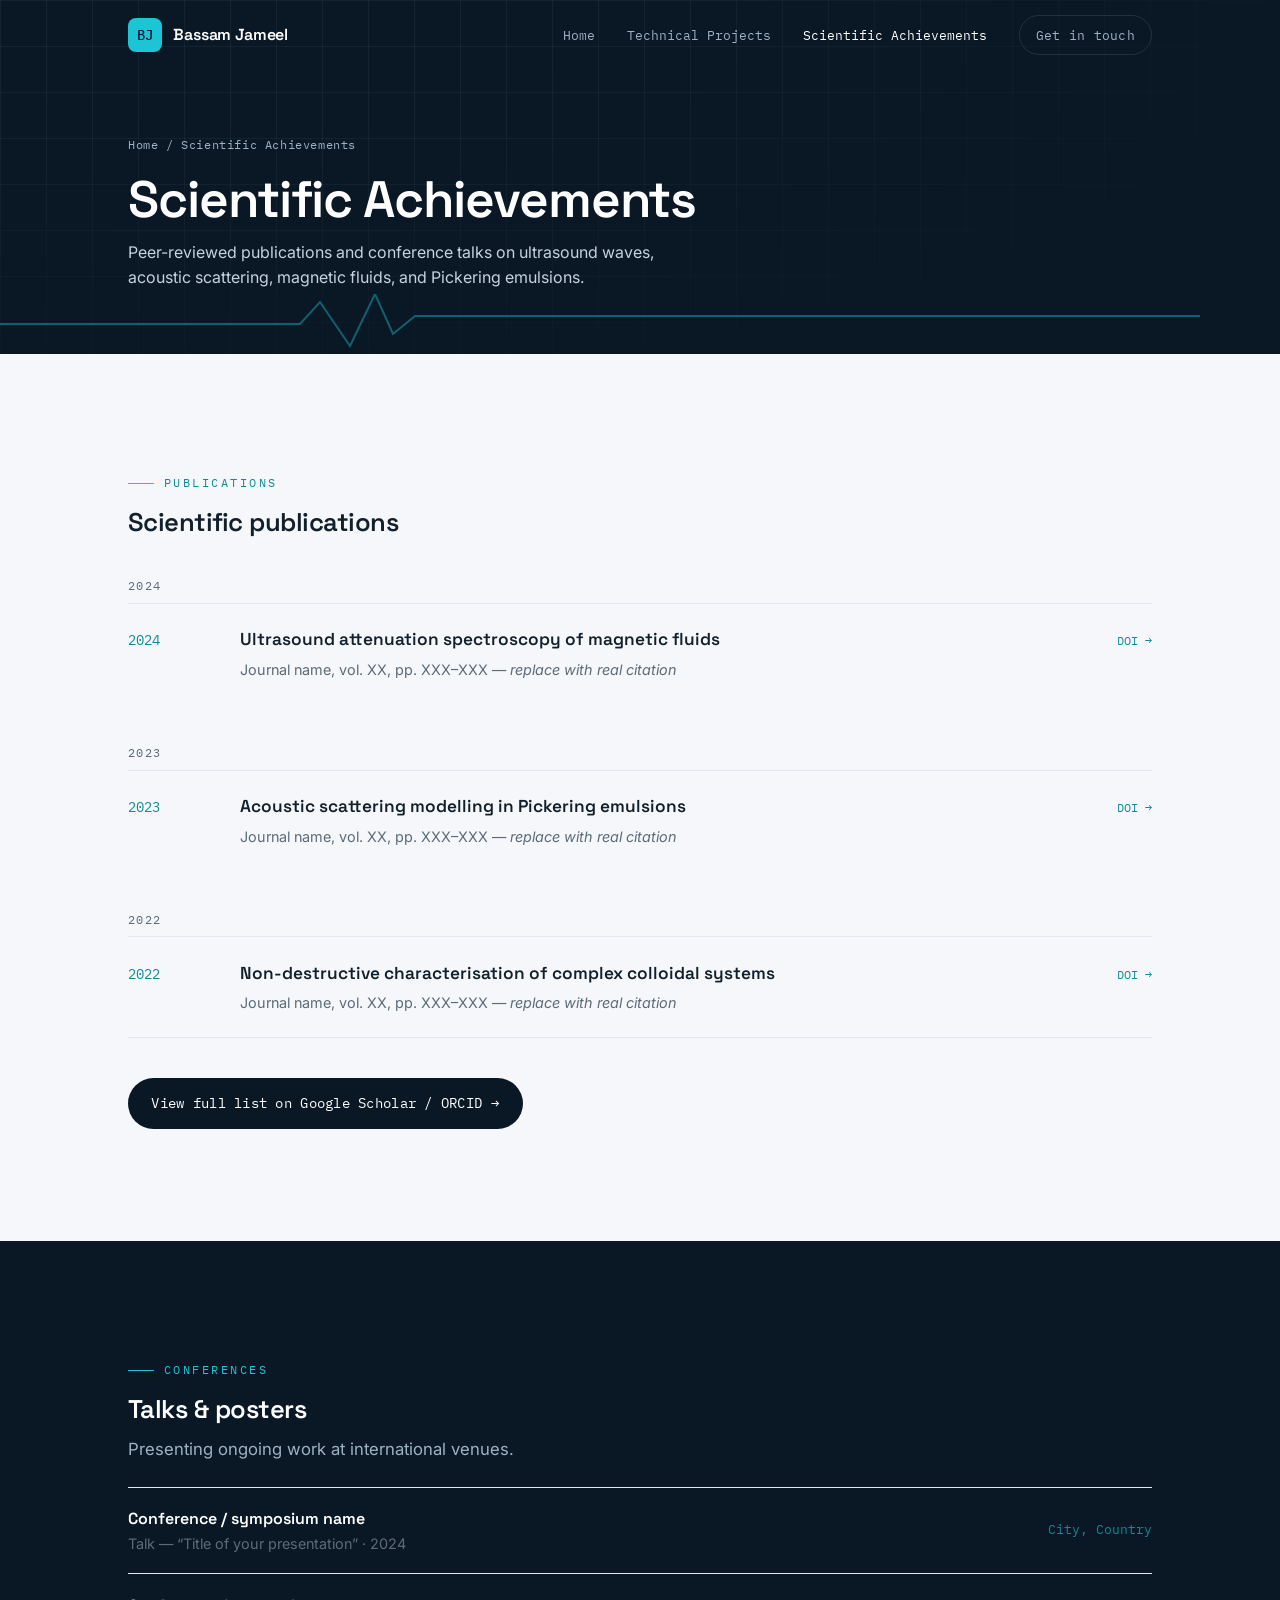
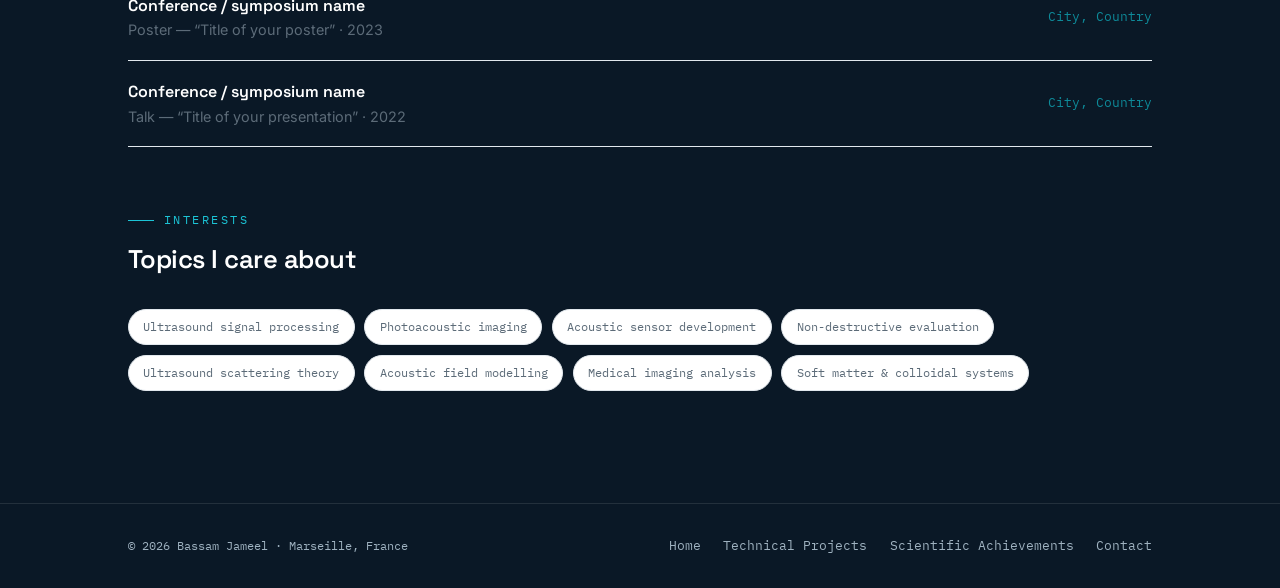
==== files/achievements.html @ f396037d "Fix contact.html content and add achievements.html" ====
<!DOCTYPE html>
<html lang="en">
<head>
<meta charset="UTF-8" />
<meta name="viewport" content="width=device-width, initial-scale=1" />
<title>Scientific Achievements — Bassam Jameel</title>
<meta name="description" content="Peer-reviewed publications and conference talks by Bassam Jameel on ultrasound attenuation spectroscopy, acoustic scattering, magnetic fluids, Pickering emulsions, and photoacoustic imaging." />
<link rel="preconnect" href="https://fonts.googleapis.com">
<link rel="preconnect" href="https://fonts.gstatic.com" crossorigin>
<link href="https://fonts.googleapis.com/css2?family=Space+Grotesk:wght@500;600;700&family=Inter:wght@400;500;600&family=IBM+Plex+Mono:wght@400;500&display=swap" rel="stylesheet">
<link rel="stylesheet" href="styles.css">
</head>
<body>

<header id="header">
  <div class="wrap bar">
    <a class="brand" href="index.html" aria-label="Bassam Jameel — home">
      <span class="mark">BJ</span><span class="name">Bassam Jameel</span>
    </a>
    <button class="menu-btn" id="menuBtn" aria-label="Toggle menu" aria-expanded="false">
      <svg width="24" height="24" viewBox="0 0 24 24" fill="none" stroke="currentColor" stroke-width="2"><line x1="3" y1="6" x2="21" y2="6"/><line x1="3" y1="12" x2="21" y2="12"/><line x1="3" y1="18" x2="21" y2="18"/></svg>
    </button>
    <nav class="links" id="nav">
      <a href="index.html">Home</a>
      <a href="projects.html">Technical Projects</a>
      <a href="achievements.html" class="active" aria-current="page">Scientific Achievements</a>
      <a class="btn btn-ghost" href="contact.html">Get in touch</a>
    </nav>
  </div>
</header>

<section class="page-hero">
  <div class="wrap">
    <div class="crumbs"><a href="index.html">Home</a> / Scientific Achievements</div>
    <h1>Scientific Achievements</h1>
    <p>Peer-reviewed publications and conference talks on ultrasound waves, acoustic scattering, magnetic fluids, and Pickering emulsions.</p>
  </div>
  <svg class="wline" viewBox="0 0 1200 60" preserveAspectRatio="none" aria-hidden="true"><path d="M0 30 H300 l20-22 30 44 25-52 18 40 22-18 H1200" fill="none" stroke="#1CC4D6" stroke-width="2" opacity=".6"/></svg>
</section>

<!-- ==================== PUBLICATIONS ====================
     EDIT: duplicate a .pub block per paper. Point the DOI link to your paper.
     You can group with <div class="group-label">2024</div> before a set of rows. -->
<section class="section">
  <div class="wrap reveal">
    <div class="sec-head" style="margin-bottom:1.5rem">
      <span class="eyebrow">Publications</span>
      <h2 style="font-size:1.6rem">Scientific publications</h2>
    </div>

    <div class="group-label">2024</div>
    <div class="pub">
      <span class="yr">2024</span>
      <div>
        <div class="t">Ultrasound attenuation spectroscopy of magnetic fluids</div>
        <div class="v">Journal name, vol. XX, pp. XXX&ndash;XXX &mdash; <em>replace with real citation</em></div>
      </div>
      <a class="lnk" href="#">DOI &rarr;</a>
    </div>

    <div class="group-label">2023</div>
    <div class="pub">
      <span class="yr">2023</span>
      <div>
        <div class="t">Acoustic scattering modelling in Pickering emulsions</div>
        <div class="v">Journal name, vol. XX, pp. XXX&ndash;XXX &mdash; <em>replace with real citation</em></div>
      </div>
      <a class="lnk" href="#">DOI &rarr;</a>
    </div>

    <div class="group-label">2022</div>
    <div class="pub">
      <span class="yr">2022</span>
      <div>
        <div class="t">Non-destructive characterisation of complex colloidal systems</div>
        <div class="v">Journal name, vol. XX, pp. XXX&ndash;XXX &mdash; <em>replace with real citation</em></div>
      </div>
      <a class="lnk" href="#">DOI &rarr;</a>
    </div>

  </div>

  <div class="wrap reveal" style="margin-top:2.5rem">
    <a class="btn btn-dark" href="#">View full list on Google Scholar / ORCID <span class="arrow">&rarr;</span></a>
  </div>
</section>

<!-- ==================== CONFERENCES ====================
     EDIT: duplicate a .conf block per talk / poster. -->
<section class="section dark" id="conferences">
  <div class="wrap reveal">
    <div class="sec-head" style="margin-bottom:1.5rem">
      <span class="eyebrow">Conferences</span>
      <h2 style="font-size:1.6rem">Talks &amp; posters</h2>
      <p>Presenting ongoing work at international venues.</p>
    </div>
    <div class="conf">
      <div>
        <div class="title">Conference / symposium name</div>
        <div class="meta">Talk &mdash; &ldquo;Title of your presentation&rdquo; &middot; 2024</div>
      </div>
      <span class="loc">City, Country</span>
    </div>
    <div class="conf">
      <div>
        <div class="title">Conference / symposium name</div>
        <div class="meta">Poster &mdash; &ldquo;Title of your poster&rdquo; &middot; 2023</div>
      </div>
      <span class="loc">City, Country</span>
    </div>
    <div class="conf">
      <div>
        <div class="title">Conference / symposium name</div>
        <div class="meta">Talk &mdash; &ldquo;Title of your presentation&rdquo; &middot; 2022</div>
      </div>
      <span class="loc">City, Country</span>
    </div>
  </div>

  <div class="wrap reveal">
    <div class="sec-head" style="margin-top:3.5rem;margin-bottom:1rem">
      <span class="eyebrow">Interests</span>
      <h2 style="font-size:1.6rem">Topics I care about</h2>
    </div>
    <div class="chips">
      <span class="chip">Ultrasound signal processing</span>
      <span class="chip">Photoacoustic imaging</span>
      <span class="chip">Acoustic sensor development</span>
      <span class="chip">Non-destructive evaluation</span>
      <span class="chip">Ultrasound scattering theory</span>
      <span class="chip">Acoustic field modelling</span>
      <span class="chip">Medical imaging analysis</span>
      <span class="chip">Soft matter &amp; colloidal systems</span>
    </div>
  </div>
</section>

<footer>
  <div class="wrap">
    <span class="copy">&copy; <span id="yr"></span> Bassam Jameel &middot; Marseille, France</span>
    <span class="foot-links">
      <a href="index.html">Home</a>
      <a href="projects.html">Technical Projects</a>
      <a href="achievements.html">Scientific Achievements</a>
      <a href="contact.html">Contact</a>
    </span>
  </div>
</footer>

<script src="main.js"></script>
</body>
</html>
---- files/styles.css ----
/* ============================================================
   BASSAM JAMEEL — SHARED STYLES  (edit once, applies to every page)
   ============================================================ */

/* ---- 1. DESIGN TOKENS: change colours, fonts & spacing here ---- */
:root{
  --ink:      #0A1826;   /* deep navy — dark bands */
  --ink-2:    #0F2536;   /* raised navy panel */
  --paper:    #F5F7FA;   /* light body background */
  --paper-2:  #FFFFFF;   /* cards */
  --text:     #12202C;   /* main text on light */
  --muted:    #5C6B78;   /* secondary text */
  --muted-d:  #9FB2C0;   /* secondary text on dark */
  --line:     #E2E8ED;   /* hairline on light */
  --line-d:   rgba(255,255,255,.10); /* hairline on dark */
  --cyan:     #1CC4D6;   /* signal accent */
  --cyan-deep:#0E8A99;   /* accent hover / darker */

  --font-display: "Space Grotesk", system-ui, sans-serif;
  --font-body:    "Inter", system-ui, sans-serif;
  --font-mono:    "IBM Plex Mono", ui-monospace, monospace;

  --maxw: 1120px;
  --pad:  clamp(1.25rem, 4vw, 3rem);
  --sec:  clamp(4rem, 9vw, 7rem);
  --radius: 14px;
}

/* ---- 2. RESET & BASE ---- */
*{box-sizing:border-box;margin:0;padding:0}
html{scroll-behavior:smooth}
body{
  font-family:var(--font-body);background:var(--paper);color:var(--text);
  line-height:1.6;-webkit-font-smoothing:antialiased;overflow-x:hidden;
}
a{color:inherit;text-decoration:none}
img{max-width:100%;display:block}
h1,h2,h3{font-family:var(--font-display);line-height:1.08;letter-spacing:-.02em;font-weight:600}
:focus-visible{outline:2px solid var(--cyan);outline-offset:3px;border-radius:4px}

.wrap{max-width:var(--maxw);margin-inline:auto;padding-inline:var(--pad)}
.section{padding-block:var(--sec)}

.eyebrow{
  font-family:var(--font-mono);font-size:.72rem;letter-spacing:.22em;
  text-transform:uppercase;color:var(--cyan-deep);
  display:inline-flex;align-items:center;gap:.6rem;
}
.eyebrow::before{content:"";width:26px;height:1px;background:var(--cyan)}
.section.dark .eyebrow,.page-hero .eyebrow{color:var(--cyan)}

/* ---- 3. BUTTONS ---- */
.btn{
  display:inline-flex;align-items:center;gap:.55rem;
  font-family:var(--font-mono);font-size:.85rem;letter-spacing:.02em;
  padding:.85rem 1.4rem;border-radius:999px;border:1px solid transparent;cursor:pointer;
  transition:transform .18s ease, background .18s ease, border-color .18s ease, color .18s ease;
}
.btn:hover{transform:translateY(-2px)}
.btn-primary{background:var(--cyan);color:var(--ink)}
.btn-primary:hover{background:#3ad4e4}
.btn-ghost{border-color:var(--line-d);color:#fff}
.btn-ghost:hover{border-color:var(--cyan);color:var(--cyan)}
.btn-dark{background:var(--ink);color:#fff}
.btn-dark:hover{background:var(--ink-2)}
.btn .arrow{transition:transform .18s ease}
.btn:hover .arrow{transform:translateX(3px)}

/* ---- 4. HEADER / NAV (shared across pages) ---- */
header{
  position:fixed;top:0;left:0;right:0;z-index:50;
  transition:background .3s ease, box-shadow .3s ease, border-color .3s ease;
  border-bottom:1px solid transparent;
}
header .bar{display:flex;align-items:center;justify-content:space-between;height:70px}
.brand{display:flex;align-items:center;gap:.7rem;font-family:var(--font-display);font-weight:600;color:#fff;transition:color .3s ease}
.brand .mark{
  width:34px;height:34px;border-radius:8px;display:grid;place-items:center;
  background:var(--cyan);color:var(--ink);font-family:var(--font-mono);font-weight:500;font-size:.9rem;
}
.brand .name{font-size:1rem;letter-spacing:-.01em}
nav.links{display:flex;align-items:center;gap:2rem}
nav.links a{font-family:var(--font-mono);font-size:.82rem;color:var(--muted-d);transition:color .18s ease}
nav.links a:hover,nav.links a.active{color:#fff}
nav.links .btn{padding:.55rem 1rem}

header.scrolled{background:rgba(245,247,250,.9);backdrop-filter:blur(10px);border-color:var(--line);box-shadow:0 1px 20px rgba(10,24,38,.05)}
header.scrolled .brand{color:var(--text)}
header.scrolled nav.links a{color:var(--muted)}
header.scrolled nav.links a:hover,header.scrolled nav.links a.active{color:var(--cyan-deep)}
header.scrolled .btn-ghost{border-color:var(--line);color:var(--text)}
header.scrolled .btn-ghost:hover{border-color:var(--cyan);color:var(--cyan-deep)}

.menu-btn{display:none;background:none;border:0;color:#fff;cursor:pointer;padding:.4rem}
header.scrolled .menu-btn{color:var(--text)}

@media(max-width:820px){
  nav.links{
    position:absolute;top:70px;left:0;right:0;flex-direction:column;align-items:stretch;gap:0;
    background:var(--ink);border-top:1px solid var(--line-d);padding:.5rem var(--pad) 1.25rem;display:none;
  }
  nav.links.open{display:flex}
  nav.links a{padding:.85rem 0;border-bottom:1px solid var(--line-d);color:#cfe0ea}
  nav.links .btn{margin-top:.9rem;justify-content:center}
  header.scrolled nav.links{background:var(--paper-2)}
  .menu-btn{display:block}
}

/* ---- 5. HOME HERO (waveform) ---- */
.hero{
  position:relative;background:var(--ink);color:#fff;
  padding-top:clamp(7rem,16vh,10rem);padding-bottom:clamp(4rem,10vh,7rem);overflow:hidden;
}
.hero::before{
  content:"";position:absolute;inset:0;
  background-image:linear-gradient(var(--line-d) 1px,transparent 1px),linear-gradient(90deg,var(--line-d) 1px,transparent 1px);
  background-size:46px 46px;
  mask-image:radial-gradient(ellipse 80% 70% at 50% 40%,#000 40%,transparent 100%);opacity:.5;
}
#wave{position:absolute;left:0;right:0;bottom:0;width:100%;height:55%;z-index:0;opacity:.9}
.hero .wrap{position:relative;z-index:2}
.hero h1{font-size:clamp(2.4rem,6vw,4.3rem);font-weight:700;margin:1.4rem 0 1.3rem;max-width:15ch}
.hero h1 .hl{color:var(--cyan)}
.hero p.lede{font-size:clamp(1.05rem,2vw,1.25rem);color:#c4d3de;max-width:52ch;margin-bottom:2.2rem}
.hero .cta-row{display:flex;flex-wrap:wrap;gap:.9rem}

/* ---- 6. INNER PAGE HERO (slim navy band) ---- */
.page-hero{
  position:relative;background:var(--ink);color:#fff;overflow:hidden;
  padding-top:clamp(7rem,15vh,9.5rem);padding-bottom:clamp(3rem,7vh,4.5rem);
}
.page-hero::before{
  content:"";position:absolute;inset:0;
  background-image:linear-gradient(var(--line-d) 1px,transparent 1px),linear-gradient(90deg,var(--line-d) 1px,transparent 1px);
  background-size:46px 46px;
  mask-image:radial-gradient(ellipse 90% 120% at 20% 0%,#000 30%,transparent 100%);opacity:.45;
}
.page-hero .wrap{position:relative;z-index:2}
.page-hero h1{font-size:clamp(2rem,5vw,3.2rem);margin:1.1rem 0 .8rem}
.page-hero p{color:#c4d3de;max-width:56ch}
.crumbs{font-family:var(--font-mono);font-size:.75rem;color:var(--muted-d);letter-spacing:.05em}
.crumbs a:hover{color:var(--cyan)}
/* thin static waveform sitting at the base of the band */
.page-hero .wline{position:absolute;left:0;right:0;bottom:0;height:60px;z-index:1;opacity:.7}

/* ---- 7. SECTION HEADERS ---- */
.sec-head{max-width:62ch;margin-bottom:3rem}
.sec-head h2{font-size:clamp(1.8rem,3.6vw,2.6rem);margin:1rem 0 .8rem}
.sec-head p{color:var(--muted);font-size:1.05rem}
.section.dark{background:var(--ink);color:#fff}
.section.dark .sec-head p{color:var(--muted-d)}

/* ---- 8. ABOUT ---- */
.about-grid{display:grid;grid-template-columns:280px 1fr;gap:clamp(2rem,5vw,4rem);align-items:start}
.portrait{
  position:relative;border-radius:var(--radius);overflow:hidden;aspect-ratio:4/5;
  background:linear-gradient(160deg,var(--ink-2),var(--ink));border:1px solid var(--line);
  display:grid;place-items:center;
}
.portrait .monogram{font-family:var(--font-display);font-size:3.4rem;color:var(--cyan);font-weight:700;opacity:.85}
.portrait .tag{
  position:absolute;bottom:0;left:0;right:0;padding:.9rem 1rem;
  background:linear-gradient(transparent,rgba(10,24,38,.9));
  font-family:var(--font-mono);font-size:.72rem;letter-spacing:.05em;color:#cfe0ea;
}
.about-body p{color:var(--muted);margin-bottom:1.1rem}
.about-body p strong{color:var(--text);font-weight:600}

.timeline{margin-top:2rem;border-left:2px solid var(--line);padding-left:1.6rem;display:grid;gap:1.4rem}
.tl-item{position:relative}
.tl-item::before{
  content:"";position:absolute;left:calc(-1.6rem - 6px);top:.35rem;width:11px;height:11px;border-radius:50%;
  background:var(--cyan);box-shadow:0 0 0 4px var(--paper);
}
.tl-item .yr{font-family:var(--font-mono);font-size:.78rem;color:var(--cyan-deep);letter-spacing:.05em}
.tl-item .role{font-family:var(--font-display);font-weight:600;font-size:1.02rem;margin:.15rem 0}
.tl-item .place{color:var(--muted);font-size:.92rem}
@media(max-width:720px){.about-grid{grid-template-columns:1fr}.portrait{max-width:260px}}

/* ---- 9. RESEARCH CARDS ---- */
.cards{display:grid;grid-template-columns:repeat(3,1fr);gap:1.4rem}
.card{
  background:var(--paper-2);border:1px solid var(--line);border-radius:var(--radius);
  padding:1.9rem 1.7rem;display:flex;flex-direction:column;gap:.9rem;
  transition:transform .2s ease, box-shadow .2s ease, border-color .2s ease;
}
.card:hover{transform:translateY(-4px);box-shadow:0 18px 40px rgba(10,24,38,.08);border-color:var(--cyan)}
.card .ico{width:46px;height:46px;border-radius:11px;display:grid;place-items:center;background:rgba(28,196,214,.12);color:var(--cyan-deep)}
.card h3{font-size:1.2rem}
.card p{color:var(--muted);font-size:.95rem;flex:1}
.card .more{font-family:var(--font-mono);font-size:.8rem;color:var(--cyan-deep);display:inline-flex;gap:.4rem;align-items:center}
.card .more .arrow{transition:transform .18s ease}
.card:hover .more .arrow{transform:translateX(3px)}
@media(max-width:820px){.cards{grid-template-columns:1fr}}

/* ---- 10. PUBLICATIONS ---- */
.pub{display:grid;grid-template-columns:90px 1fr auto;gap:1.4rem;align-items:baseline;padding:1.4rem 0;border-top:1px solid var(--line)}
.pub:last-child{border-bottom:1px solid var(--line)}
.pub .yr{font-family:var(--font-mono);font-size:.85rem;color:var(--cyan-deep)}
.pub .t{font-family:var(--font-display);font-weight:600;font-size:1.08rem;margin-bottom:.25rem}
.pub .v{color:var(--muted);font-size:.9rem}
.pub .lnk{font-family:var(--font-mono);font-size:.78rem;color:var(--cyan-deep);white-space:nowrap}
.pub .lnk:hover{text-decoration:underline}
@media(max-width:640px){.pub{grid-template-columns:1fr;gap:.4rem}.pub .lnk{margin-top:.3rem}}

/* group label for splitting publications by year/type */
.group-label{font-family:var(--font-mono);font-size:.78rem;letter-spacing:.12em;text-transform:uppercase;color:var(--muted);margin:2.5rem 0 .4rem}
.group-label:first-child{margin-top:0}

/* ---- 11. PROJECTS ---- */
.proj-grid{display:grid;grid-template-columns:repeat(2,1fr);gap:1.4rem}
.proj{background:var(--paper-2);border:1px solid var(--line);border-radius:var(--radius);padding:1.8rem;transition:transform .2s ease,border-color .2s ease,box-shadow .2s ease}
.proj:hover{transform:translateY(-4px);border-color:var(--cyan);box-shadow:0 18px 40px rgba(10,24,38,.08)}
.proj .k{font-family:var(--font-mono);font-size:.74rem;color:var(--cyan-deep);letter-spacing:.05em}
.proj h3{font-size:1.15rem;margin:.6rem 0 .55rem}
.proj p{color:var(--muted);font-size:.93rem}
@media(max-width:720px){.proj-grid{grid-template-columns:1fr}}

/* ---- 12. CONFERENCES ---- */
.conf{display:grid;grid-template-columns:1fr auto;gap:1rem;padding:1.15rem 0;border-top:1px solid var(--line);align-items:center}
.conf:last-child{border-bottom:1px solid var(--line)}
.conf .title{font-family:var(--font-display);font-weight:600}
.conf .meta{color:var(--muted);font-size:.9rem}
.conf .loc{font-family:var(--font-mono);font-size:.8rem;color:var(--cyan-deep);white-space:nowrap}
@media(max-width:640px){.conf{grid-template-columns:1fr}}

.chips{display:flex;flex-wrap:wrap;gap:.6rem;margin-top:2.2rem}
.chip{font-family:var(--font-mono);font-size:.78rem;padding:.45rem .9rem;border:1px solid var(--line);border-radius:999px;color:var(--muted);background:var(--paper-2)}

/* ---- 13. CONTACT ---- */
.contact-grid{display:grid;grid-template-columns:1fr 1fr;gap:clamp(2rem,5vw,3.5rem);align-items:start}
.contact-list{display:grid;gap:1.2rem;margin-top:1.8rem}
.contact-list .row{display:flex;gap:1rem;align-items:flex-start}
.contact-list .ico{color:var(--cyan);margin-top:2px;flex-shrink:0}
.contact-list .row a,.contact-list .row span{color:#dbe6ee}
.contact-list .row a:hover{color:var(--cyan)}
.contact-list small{display:block;color:var(--muted-d);font-family:var(--font-mono);font-size:.7rem;letter-spacing:.05em;text-transform:uppercase;margin-bottom:.15rem}
.socials{display:flex;gap:.8rem;margin-top:2rem}
.socials a{width:42px;height:42px;border-radius:10px;display:grid;place-items:center;border:1px solid var(--line-d);color:#dbe6ee;transition:all .18s ease}
.socials a:hover{border-color:var(--cyan);color:var(--cyan);transform:translateY(-2px)}
.map{border-radius:var(--radius);overflow:hidden;border:1px solid var(--line-d);min-height:340px}
.map iframe{width:100%;height:100%;min-height:340px;border:0;filter:grayscale(.2) contrast(1.05)}
@media(max-width:800px){.contact-grid{grid-template-columns:1fr}}

/* ---- 14. CTA BAND (home) ---- */
.cta-band{background:var(--ink);color:#fff;border-radius:var(--radius);padding:clamp(2.2rem,5vw,3.5rem);display:flex;flex-wrap:wrap;gap:1.5rem;justify-content:space-between;align-items:center}
.cta-band h2{font-size:clamp(1.5rem,3vw,2.1rem);max-width:20ch}
.cta-band p{color:var(--muted-d);margin-top:.5rem}

/* ---- 15. FOOTER ---- */
footer{background:var(--ink);color:var(--muted-d);border-top:1px solid var(--line-d)}
footer .wrap{display:flex;flex-wrap:wrap;gap:1rem;justify-content:space-between;align-items:center;padding-block:2rem}
footer a{color:var(--muted-d);font-family:var(--font-mono);font-size:.8rem}
footer a:hover{color:var(--cyan)}
footer .foot-links{display:flex;gap:1.4rem;flex-wrap:wrap}
footer .copy{font-family:var(--font-mono);font-size:.78rem}

/* ---- 16. SCROLL REVEAL + REDUCED MOTION ---- */
.reveal{opacity:0;transform:translateY(18px);transition:opacity .7s ease,transform .7s ease}
.reveal.in{opacity:1;transform:none}
@media(prefers-reduced-motion:reduce){
  .reveal{opacity:1;transform:none;transition:none}
  html{scroll-behavior:auto}
}
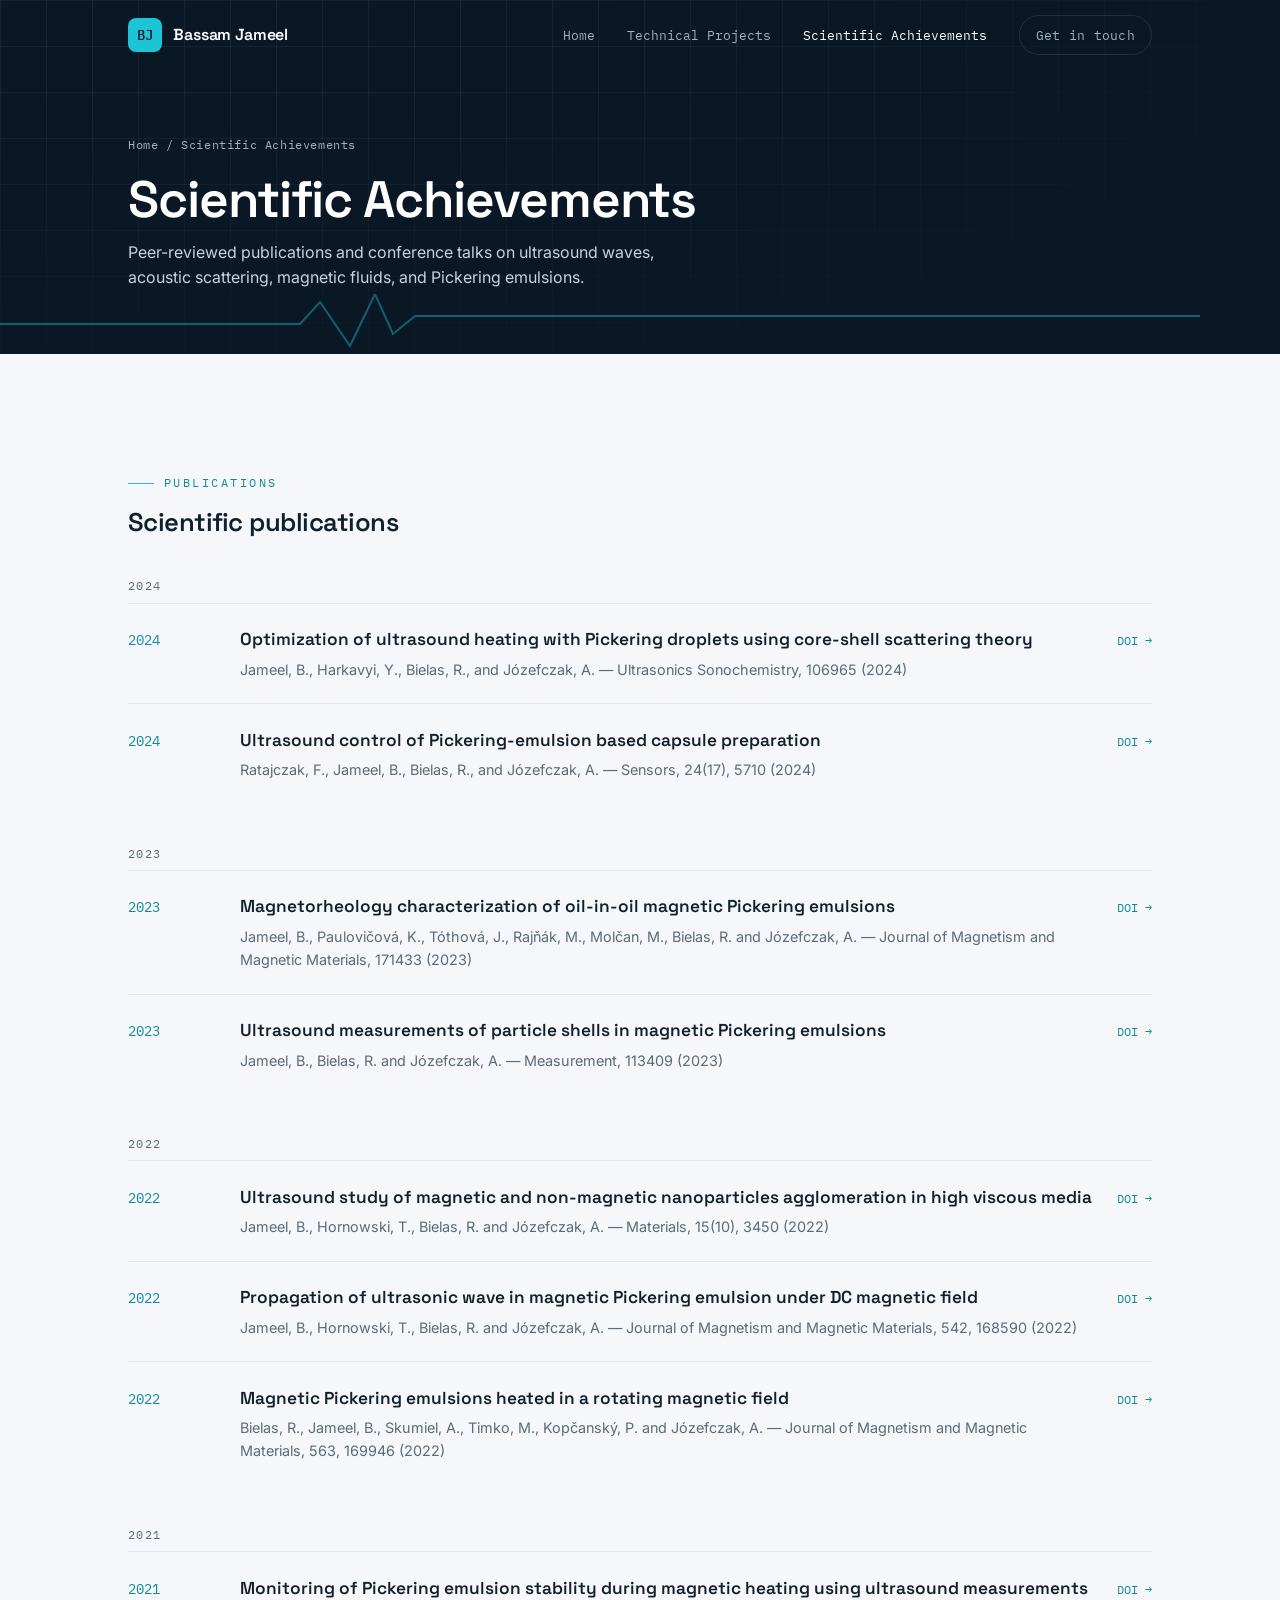
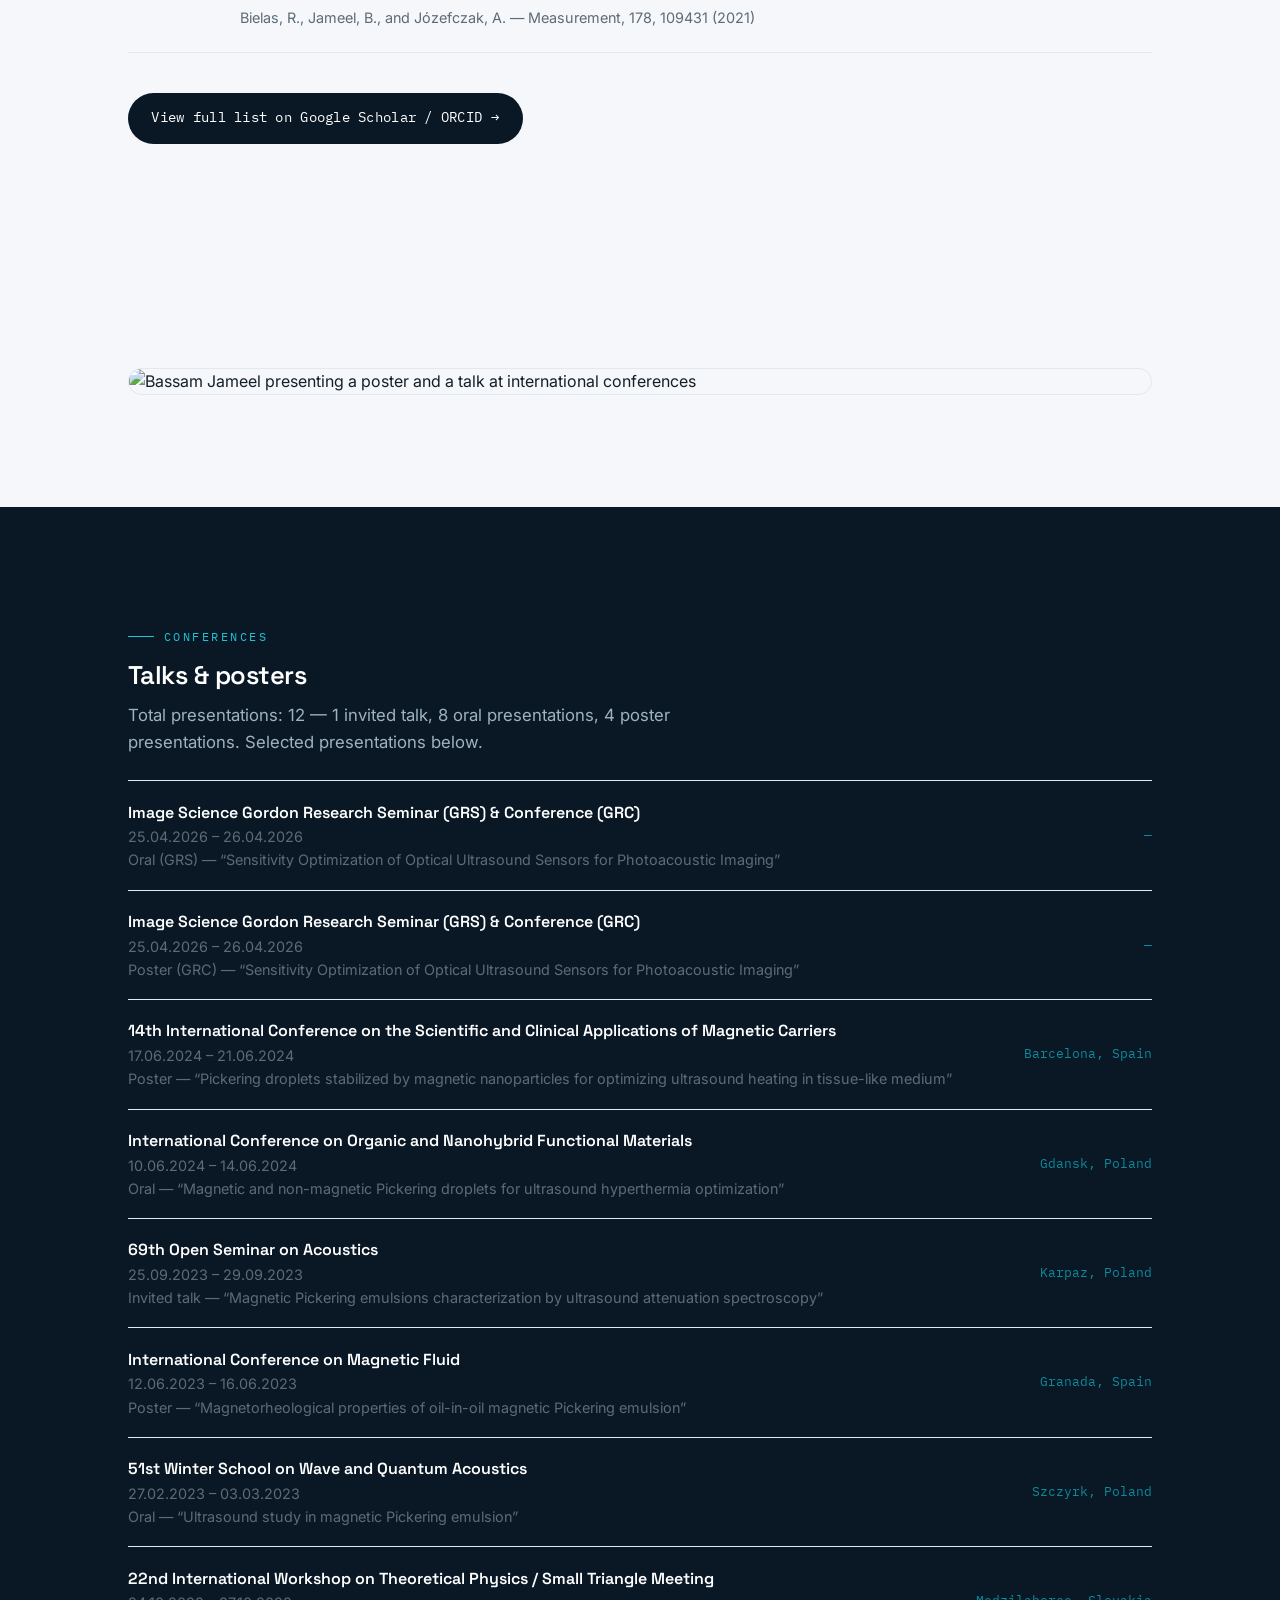
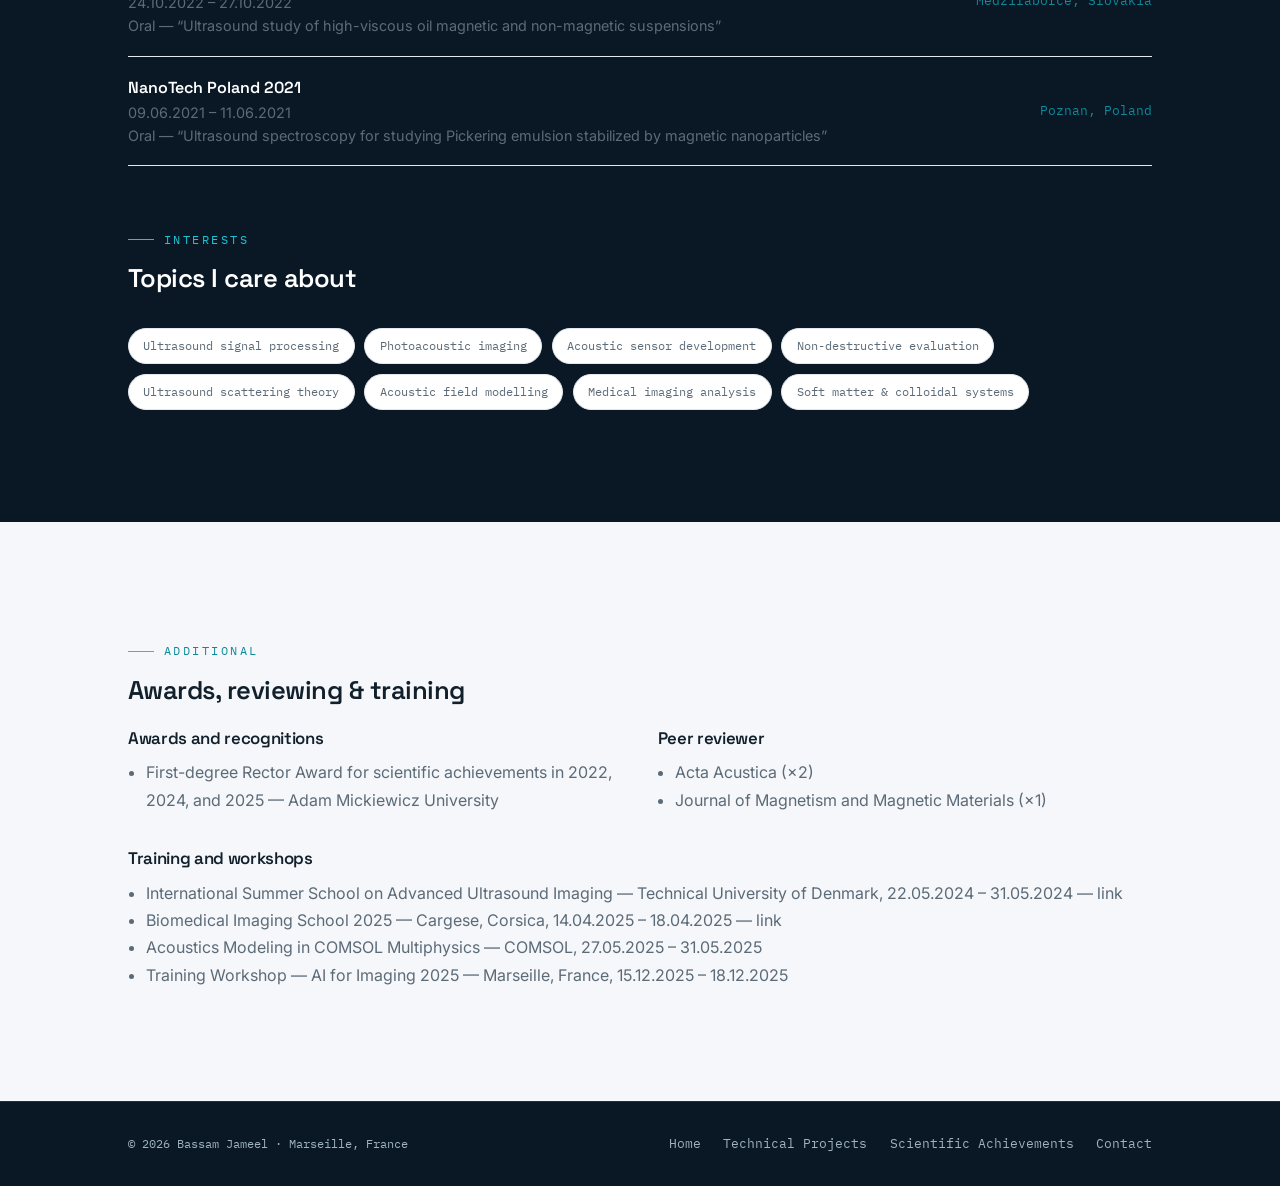
==== commit 63a0f4da: "Update Scientific Achievements page: real publications, conference list, and add awards/reviewing/tr" ====
--- a/files/achievements.html
+++ b/files/achievements.html
@@ -38,9 +38,7 @@
   <svg class="wline" viewBox="0 0 1200 60" preserveAspectRatio="none" aria-hidden="true"><path d="M0 30 H300 l20-22 30 44 25-52 18 40 22-18 H1200" fill="none" stroke="#1CC4D6" stroke-width="2" opacity=".6"/></svg>
 </section>
 
-<!-- ==================== PUBLICATIONS ====================
-     EDIT: duplicate a .pub block per paper. Point the DOI link to your paper.
-     You can group with <div class="group-label">2024</div> before a set of rows. -->
+<!-- ==================== PUBLICATIONS ==================== -->
 <section class="section">
   <div class="wrap reveal">
     <div class="sec-head" style="margin-bottom:1.5rem">
@@ -52,30 +50,72 @@
     <div class="pub">
       <span class="yr">2024</span>
       <div>
-        <div class="t">Ultrasound attenuation spectroscopy of magnetic fluids</div>
-        <div class="v">Journal name, vol. XX, pp. XXX&ndash;XXX &mdash; <em>replace with real citation</em></div>
-      </div>
-      <a class="lnk" href="#">DOI &rarr;</a>
+        <div class="t">Optimization of ultrasound heating with Pickering droplets using core-shell scattering theory</div>
+        <div class="v">Jameel, B., Harkavyi, Y., Bielas, R., and Józefczak, A. &mdash; Ultrasonics Sonochemistry, 106965 (2024)</div>
+      </div>
+      <a class="lnk" href="https://doi.org/10.1016/j.ultsonch.2024.106965" target="_blank" rel="noopener">DOI &rarr;</a>
+    </div>
+    <div class="pub">
+      <span class="yr">2024</span>
+      <div>
+        <div class="t">Ultrasound control of Pickering-emulsion based capsule preparation</div>
+        <div class="v">Ratajczak, F., Jameel, B., Bielas, R., and Józefczak, A. &mdash; Sensors, 24(17), 5710 (2024)</div>
+      </div>
+      <a class="lnk" href="https://doi.org/10.3390/s24175710" target="_blank" rel="noopener">DOI &rarr;</a>
     </div>
 
     <div class="group-label">2023</div>
     <div class="pub">
       <span class="yr">2023</span>
       <div>
-        <div class="t">Acoustic scattering modelling in Pickering emulsions</div>
-        <div class="v">Journal name, vol. XX, pp. XXX&ndash;XXX &mdash; <em>replace with real citation</em></div>
-      </div>
-      <a class="lnk" href="#">DOI &rarr;</a>
+        <div class="t">Magnetorheology characterization of oil-in-oil magnetic Pickering emulsions</div>
+        <div class="v">Jameel, B., Paulovičová, K., Tóthová, J., Rajňák, M., Molčan, M., Bielas, R. and Józefczak, A. &mdash; Journal of Magnetism and Magnetic Materials, 171433 (2023)</div>
+      </div>
+      <a class="lnk" href="https://doi.org/10.1016/j.jmmm.2023.171433" target="_blank" rel="noopener">DOI &rarr;</a>
+    </div>
+    <div class="pub">
+      <span class="yr">2023</span>
+      <div>
+        <div class="t">Ultrasound measurements of particle shells in magnetic Pickering emulsions</div>
+        <div class="v">Jameel, B., Bielas, R. and Józefczak, A. &mdash; Measurement, 113409 (2023)</div>
+      </div>
+      <a class="lnk" href="https://doi.org/10.1016/j.measurement.2023.113409" target="_blank" rel="noopener">DOI &rarr;</a>
     </div>
 
     <div class="group-label">2022</div>
     <div class="pub">
       <span class="yr">2022</span>
       <div>
-        <div class="t">Non-destructive characterisation of complex colloidal systems</div>
-        <div class="v">Journal name, vol. XX, pp. XXX&ndash;XXX &mdash; <em>replace with real citation</em></div>
-      </div>
-      <a class="lnk" href="#">DOI &rarr;</a>
+        <div class="t">Ultrasound study of magnetic and non-magnetic nanoparticles agglomeration in high viscous media</div>
+        <div class="v">Jameel, B., Hornowski, T., Bielas, R. and Józefczak, A. &mdash; Materials, 15(10), 3450 (2022)</div>
+      </div>
+      <a class="lnk" href="https://doi.org/10.3390/ma15103450" target="_blank" rel="noopener">DOI &rarr;</a>
+    </div>
+    <div class="pub">
+      <span class="yr">2022</span>
+      <div>
+        <div class="t">Propagation of ultrasonic wave in magnetic Pickering emulsion under DC magnetic field</div>
+        <div class="v">Jameel, B., Hornowski, T., Bielas, R. and Józefczak, A. &mdash; Journal of Magnetism and Magnetic Materials, 542, 168590 (2022)</div>
+      </div>
+      <a class="lnk" href="https://doi.org/10.1016/j.jmmm.2021.168590" target="_blank" rel="noopener">DOI &rarr;</a>
+    </div>
+    <div class="pub">
+      <span class="yr">2022</span>
+      <div>
+        <div class="t">Magnetic Pickering emulsions heated in a rotating magnetic field</div>
+        <div class="v">Bielas, R., Jameel, B., Skumiel, A., Timko, M., Kopčanský, P. and Józefczak, A. &mdash; Journal of Magnetism and Magnetic Materials, 563, 169946 (2022)</div>
+      </div>
+      <a class="lnk" href="https://doi.org/10.1016/j.jmmm.2022.169946" target="_blank" rel="noopener">DOI &rarr;</a>
+    </div>
+
+    <div class="group-label">2021</div>
+    <div class="pub">
+      <span class="yr">2021</span>
+      <div>
+        <div class="t">Monitoring of Pickering emulsion stability during magnetic heating using ultrasound measurements</div>
+        <div class="v">Bielas, R., Jameel, B., and Józefczak, A. &mdash; Measurement, 178, 109431 (2021)</div>
+      </div>
+      <a class="lnk" href="https://doi.org/10.1016/j.measurement.2021.109431" target="_blank" rel="noopener">DOI &rarr;</a>
     </div>
 
   </div>
@@ -85,35 +125,96 @@
   </div>
 </section>
 
-<!-- ==================== CONFERENCES ====================
-     EDIT: duplicate a .conf block per talk / poster. -->
+<!-- ==================== CONFERENCE PHOTO ====================
+     EDIT: replace images/conference-photo.jpg with the real file. -->
+<section class="section">
+  <div class="wrap reveal">
+    <figure style="margin:0;border-radius:var(--radius);overflow:hidden;border:1px solid var(--line)">
+      <img src="images/conference-photo.jpg" alt="Bassam Jameel presenting a poster and a talk at international conferences" style="display:block;width:100%;height:auto" />
+    </figure>
+  </div>
+</section>
+
+<!-- ==================== CONFERENCES ==================== -->
 <section class="section dark" id="conferences">
   <div class="wrap reveal">
     <div class="sec-head" style="margin-bottom:1.5rem">
       <span class="eyebrow">Conferences</span>
       <h2 style="font-size:1.6rem">Talks &amp; posters</h2>
-      <p>Presenting ongoing work at international venues.</p>
-    </div>
-    <div class="conf">
-      <div>
-        <div class="title">Conference / symposium name</div>
-        <div class="meta">Talk &mdash; &ldquo;Title of your presentation&rdquo; &middot; 2024</div>
-      </div>
-      <span class="loc">City, Country</span>
-    </div>
-    <div class="conf">
-      <div>
-        <div class="title">Conference / symposium name</div>
-        <div class="meta">Poster &mdash; &ldquo;Title of your poster&rdquo; &middot; 2023</div>
-      </div>
-      <span class="loc">City, Country</span>
-    </div>
-    <div class="conf">
-      <div>
-        <div class="title">Conference / symposium name</div>
-        <div class="meta">Talk &mdash; &ldquo;Title of your presentation&rdquo; &middot; 2022</div>
-      </div>
-      <span class="loc">City, Country</span>
+      <p>Total presentations: 12 &mdash; 1 invited talk, 8 oral presentations, 4 poster presentations. Selected presentations below.</p>
+    </div>
+
+    <div class="conf">
+      <div>
+        <div class="title">Image Science Gordon Research Seminar (GRS) &amp; Conference (GRC)</div>
+        <div class="meta">25.04.2026 &ndash; 26.04.2026</div>
+        <div class="meta">Oral (GRS) &mdash; &ldquo;Sensitivity Optimization of Optical Ultrasound Sensors for Photoacoustic Imaging&rdquo;</div>
+      </div>
+      <span class="loc">&mdash;</span>
+    </div>
+    <div class="conf">
+      <div>
+        <div class="title">Image Science Gordon Research Seminar (GRS) &amp; Conference (GRC)</div>
+        <div class="meta">25.04.2026 &ndash; 26.04.2026</div>
+        <div class="meta">Poster (GRC) &mdash; &ldquo;Sensitivity Optimization of Optical Ultrasound Sensors for Photoacoustic Imaging&rdquo;</div>
+      </div>
+      <span class="loc">&mdash;</span>
+    </div>
+    <div class="conf">
+      <div>
+        <div class="title">14th International Conference on the Scientific and Clinical Applications of Magnetic Carriers</div>
+        <div class="meta">17.06.2024 &ndash; 21.06.2024</div>
+        <div class="meta">Poster &mdash; &ldquo;Pickering droplets stabilized by magnetic nanoparticles for optimizing ultrasound heating in tissue-like medium&rdquo;</div>
+      </div>
+      <span class="loc">Barcelona, Spain</span>
+    </div>
+    <div class="conf">
+      <div>
+        <div class="title">International Conference on Organic and Nanohybrid Functional Materials</div>
+        <div class="meta">10.06.2024 &ndash; 14.06.2024</div>
+        <div class="meta">Oral &mdash; &ldquo;Magnetic and non-magnetic Pickering droplets for ultrasound hyperthermia optimization&rdquo;</div>
+      </div>
+      <span class="loc">Gdansk, Poland</span>
+    </div>
+    <div class="conf">
+      <div>
+        <div class="title">69th Open Seminar on Acoustics</div>
+        <div class="meta">25.09.2023 &ndash; 29.09.2023</div>
+        <div class="meta">Invited talk &mdash; &ldquo;Magnetic Pickering emulsions characterization by ultrasound attenuation spectroscopy&rdquo;</div>
+      </div>
+      <span class="loc">Karpaz, Poland</span>
+    </div>
+    <div class="conf">
+      <div>
+        <div class="title">International Conference on Magnetic Fluid</div>
+        <div class="meta">12.06.2023 &ndash; 16.06.2023</div>
+        <div class="meta">Poster &mdash; &ldquo;Magnetorheological properties of oil-in-oil magnetic Pickering emulsion&rdquo;</div>
+      </div>
+      <span class="loc">Granada, Spain</span>
+    </div>
+    <div class="conf">
+      <div>
+        <div class="title">51st Winter School on Wave and Quantum Acoustics</div>
+        <div class="meta">27.02.2023 &ndash; 03.03.2023</div>
+        <div class="meta">Oral &mdash; &ldquo;Ultrasound study in magnetic Pickering emulsion&rdquo;</div>
+      </div>
+      <span class="loc">Szczyrk, Poland</span>
+    </div>
+    <div class="conf">
+      <div>
+        <div class="title">22nd International Workshop on Theoretical Physics / Small Triangle Meeting</div>
+        <div class="meta">24.10.2022 &ndash; 27.10.2022</div>
+        <div class="meta">Oral &mdash; &ldquo;Ultrasound study of high-viscous oil magnetic and non-magnetic suspensions&rdquo;</div>
+      </div>
+      <span class="loc">Medzilaborce, Slovakia</span>
+    </div>
+    <div class="conf">
+      <div>
+        <div class="title">NanoTech Poland 2021</div>
+        <div class="meta">09.06.2021 &ndash; 11.06.2021</div>
+        <div class="meta">Oral &mdash; &ldquo;Ultrasound spectroscopy for studying Pickering emulsion stabilized by magnetic nanoparticles&rdquo;</div>
+      </div>
+      <span class="loc">Poznan, Poland</span>
     </div>
   </div>
 
@@ -135,6 +236,42 @@
   </div>
 </section>
 
+<!-- ==================== ADDITIONAL ACHIEVEMENTS ==================== -->
+<section class="section">
+  <div class="wrap reveal">
+    <div class="sec-head" style="margin-bottom:1.5rem">
+      <span class="eyebrow">Additional</span>
+      <h2 style="font-size:1.6rem">Awards, reviewing &amp; training</h2>
+    </div>
+
+    <div style="display:grid;gap:2.2rem;grid-template-columns:1fr 1fr">
+      <div>
+        <h3 style="font-size:1.05rem;margin-bottom:.8rem">Awards and recognitions</h3>
+        <ul style="margin:0;padding-left:1.1rem;color:var(--muted);line-height:1.7">
+          <li>First-degree Rector Award for scientific achievements in 2022, 2024, and 2025 &mdash; Adam Mickiewicz University</li>
+        </ul>
+      </div>
+      <div>
+        <h3 style="font-size:1.05rem;margin-bottom:.8rem">Peer reviewer</h3>
+        <ul style="margin:0;padding-left:1.1rem;color:var(--muted);line-height:1.7">
+          <li>Acta Acustica (&times;2)</li>
+          <li>Journal of Magnetism and Magnetic Materials (&times;1)</li>
+        </ul>
+      </div>
+    </div>
+
+    <div style="margin-top:2.2rem">
+      <h3 style="font-size:1.05rem;margin-bottom:.8rem">Training and workshops</h3>
+      <ul style="margin:0;padding-left:1.1rem;color:var(--muted);line-height:1.7">
+        <li>International Summer School on Advanced Ultrasound Imaging &mdash; Technical University of Denmark, 22.05.2024 &ndash; 31.05.2024 &mdash; <a class="lnk" href="https://home.healthtech.dtu.dk/jaj/aui_2024/" target="_blank" rel="noopener">link</a></li>
+        <li>Biomedical Imaging School 2025 &mdash; Cargese, Corsica, 14.04.2025 &ndash; 18.04.2025 &mdash; <a class="lnk" href="https://institut-imaging.univ-amu.fr/fr/actualites/biomedical-imaging-school-2025" target="_blank" rel="noopener">link</a></li>
+        <li>Acoustics Modeling in COMSOL Multiphysics &mdash; COMSOL, 27.05.2025 &ndash; 31.05.2025</li>
+        <li>Training Workshop &mdash; AI for Imaging 2025 &mdash; Marseille, France, 15.12.2025 &ndash; 18.12.2025</li>
+      </ul>
+    </div>
+  </div>
+</section>
+
 <footer>
   <div class="wrap">
     <span class="copy">&copy; <span id="yr"></span> Bassam Jameel &middot; Marseille, France</span>
--- a/files/styles.css
+++ b/files/styles.css
@@ -178,7 +178,7 @@
 @media(max-width:720px){.about-grid{grid-template-columns:1fr}.portrait{max-width:260px}}
 
 /* ---- 9. RESEARCH CARDS ---- */
-.cards{display:grid;grid-template-columns:repeat(3,1fr);gap:1.4rem}
+.cards{display:grid;grid-template-columns:repeat(2,minmax(260px,340px));gap:1.4rem;justify-content:center}
 .card{
   background:var(--paper-2);border:1px solid var(--line);border-radius:var(--radius);
   padding:1.9rem 1.7rem;display:flex;flex-direction:column;gap:.9rem;
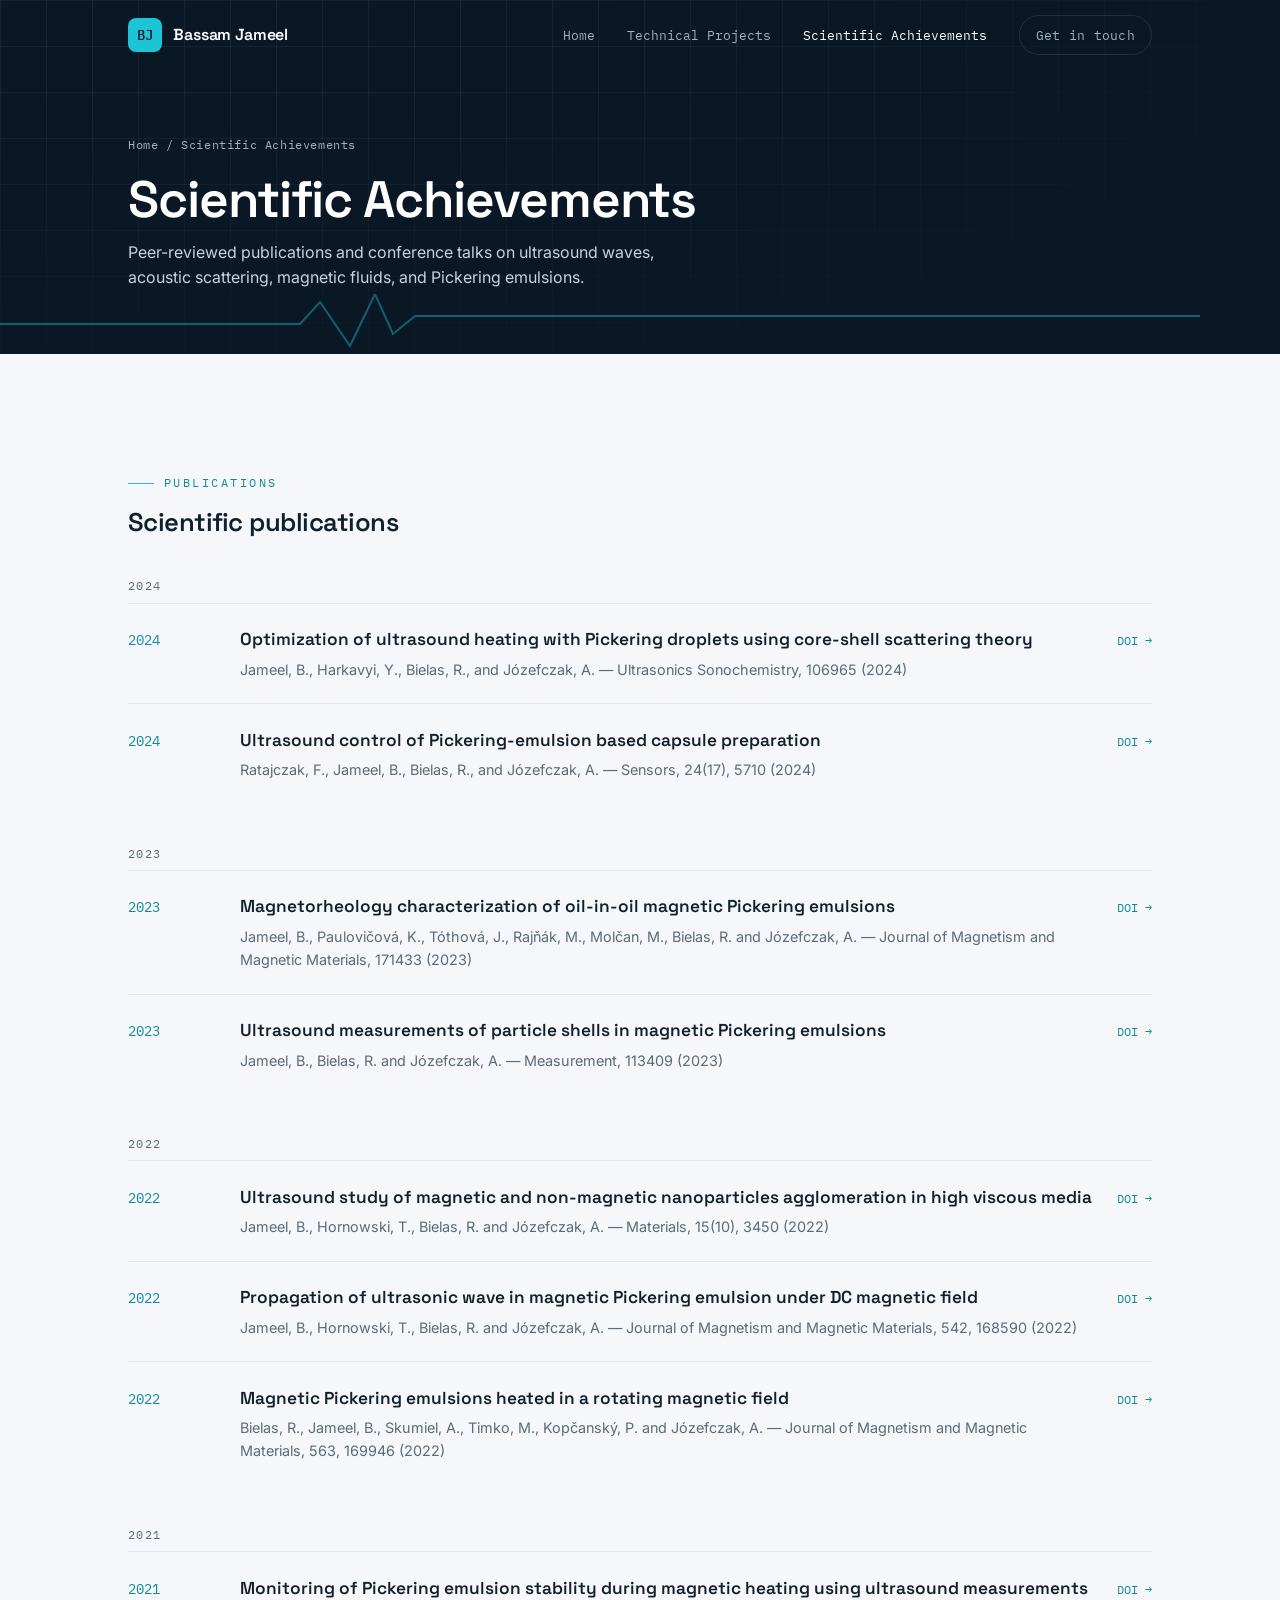
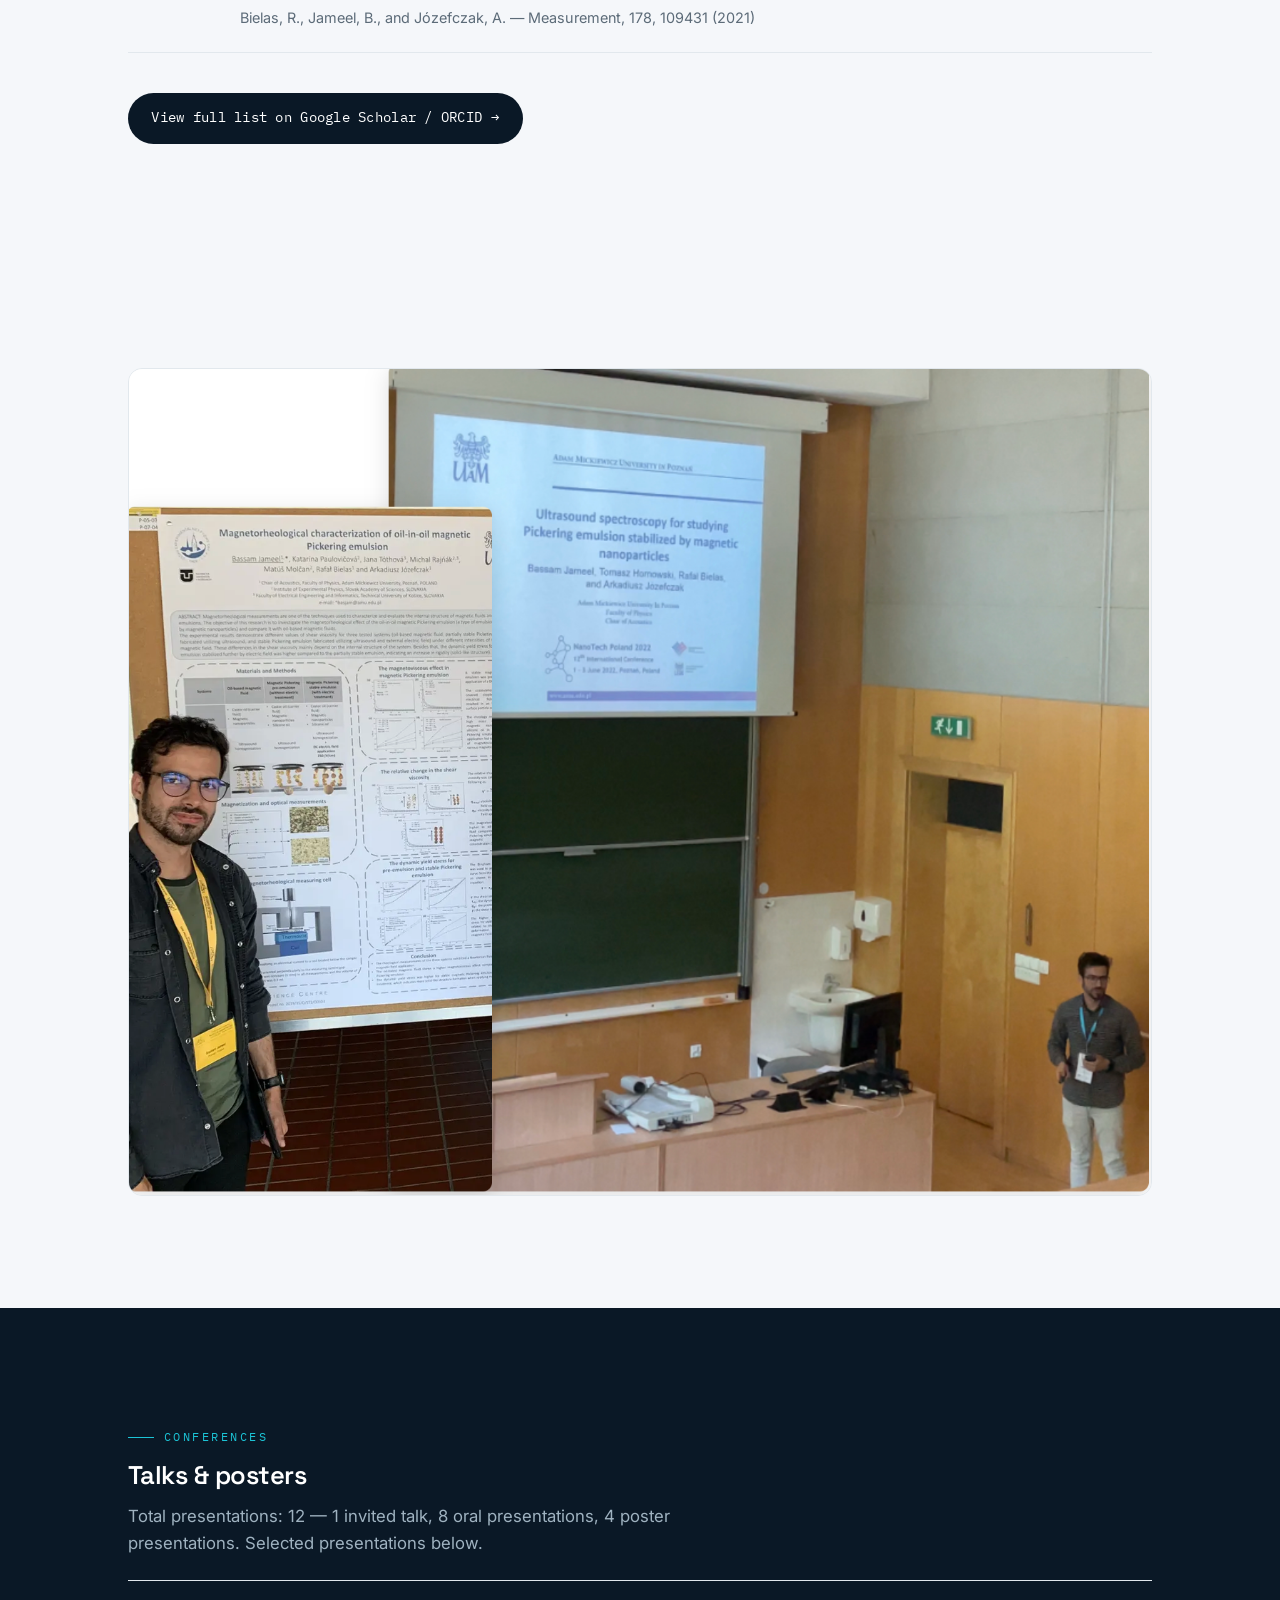
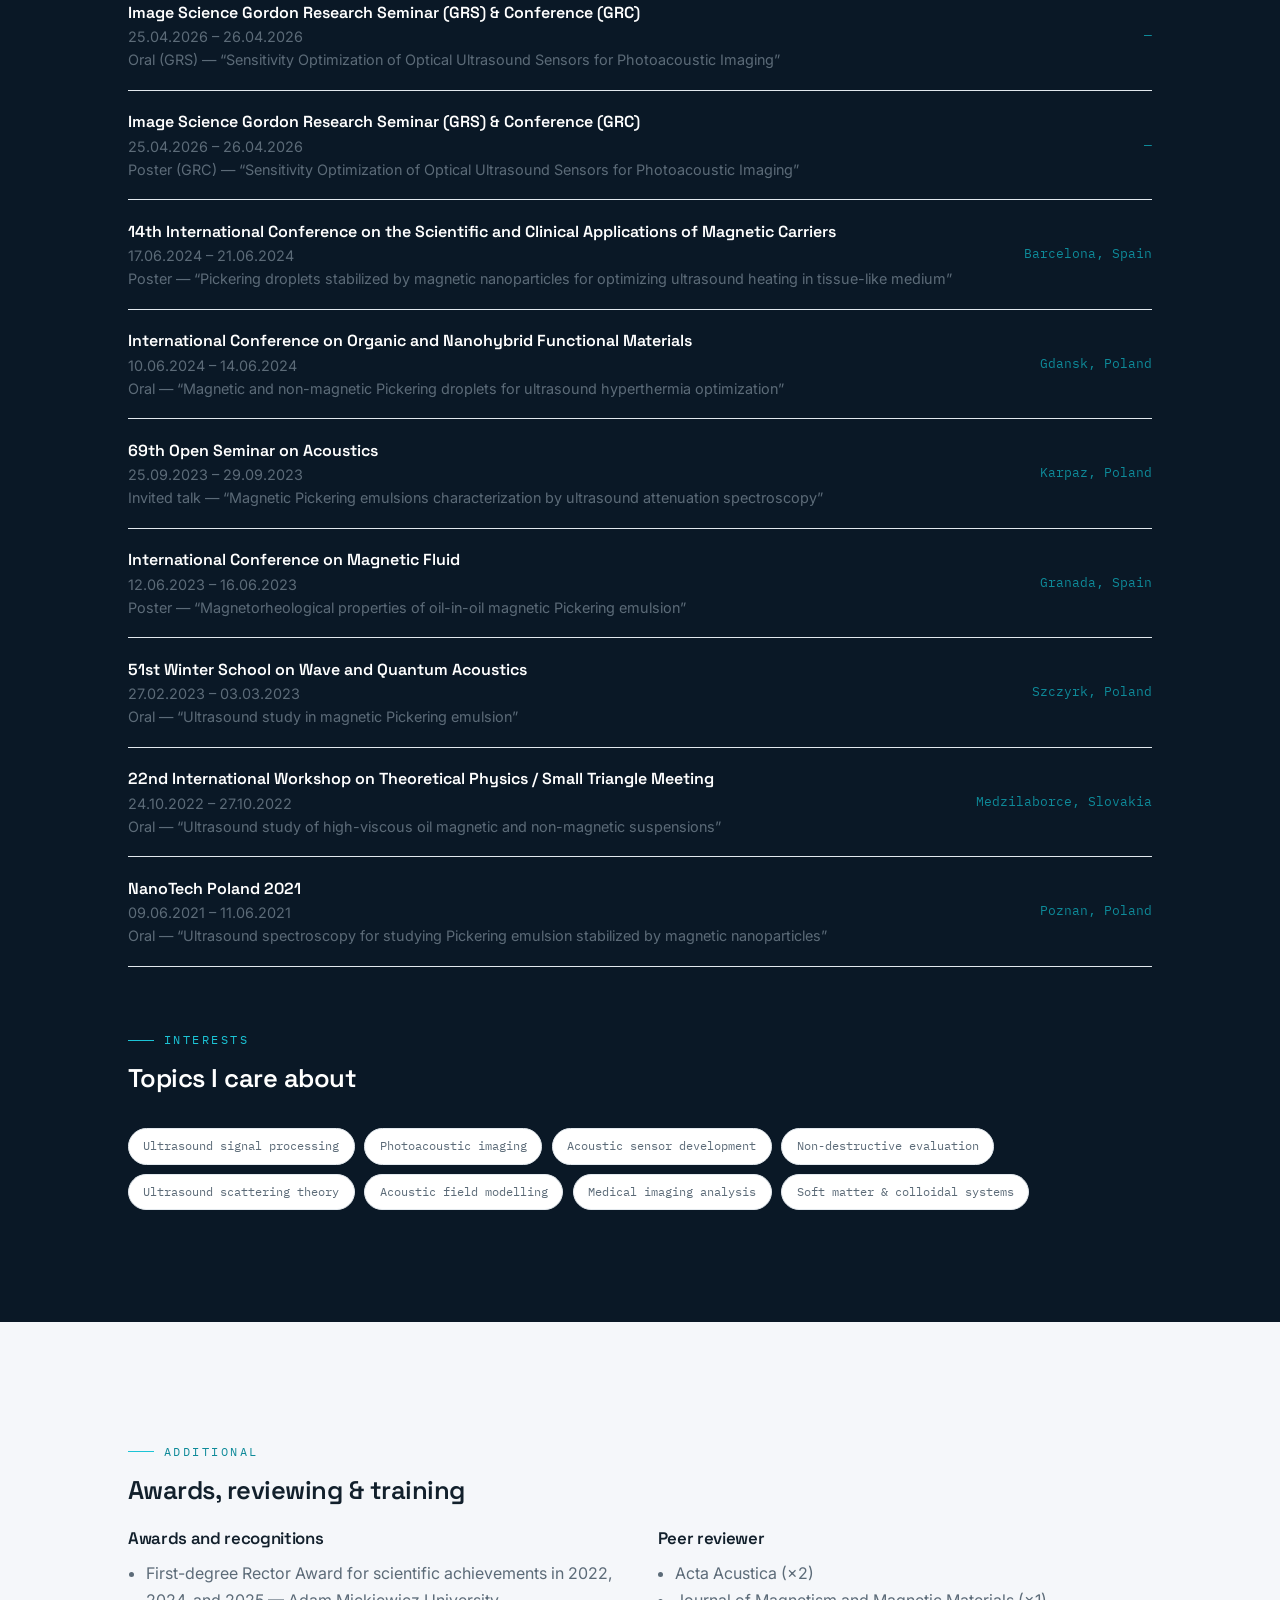
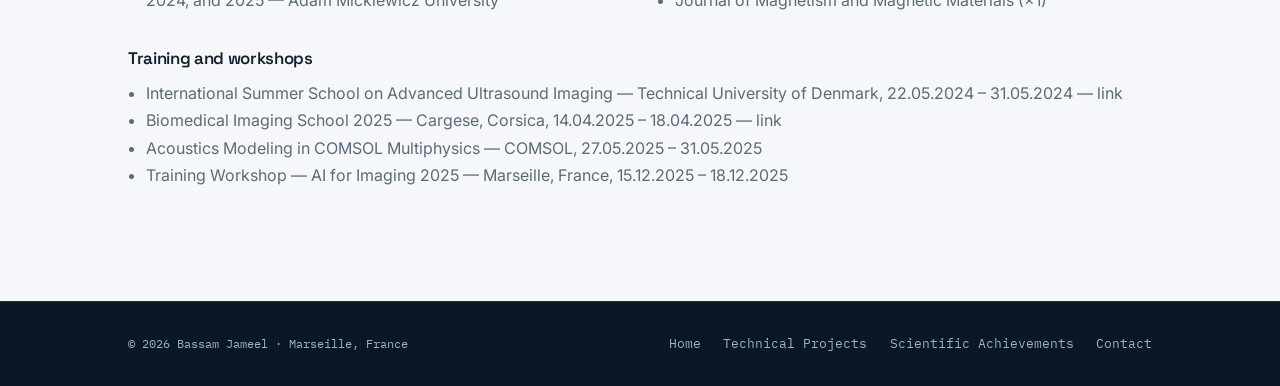
==== commit f173d1ee: "The achievements update" ====
--- a/files/achievements.html
+++ b/files/achievements.html
@@ -130,7 +130,7 @@
 <section class="section">
   <div class="wrap reveal">
     <figure style="margin:0;border-radius:var(--radius);overflow:hidden;border:1px solid var(--line)">
-      <img src="images/conference-photo.jpg" alt="Bassam Jameel presenting a poster and a talk at international conferences" style="display:block;width:100%;height:auto" />
+      <img src="BJPhoto_2.png" alt="Bassam Jameel presenting a poster and a talk at international conferences" style="display:block;width:100%;height:auto" />
     </figure>
   </div>
 </section>
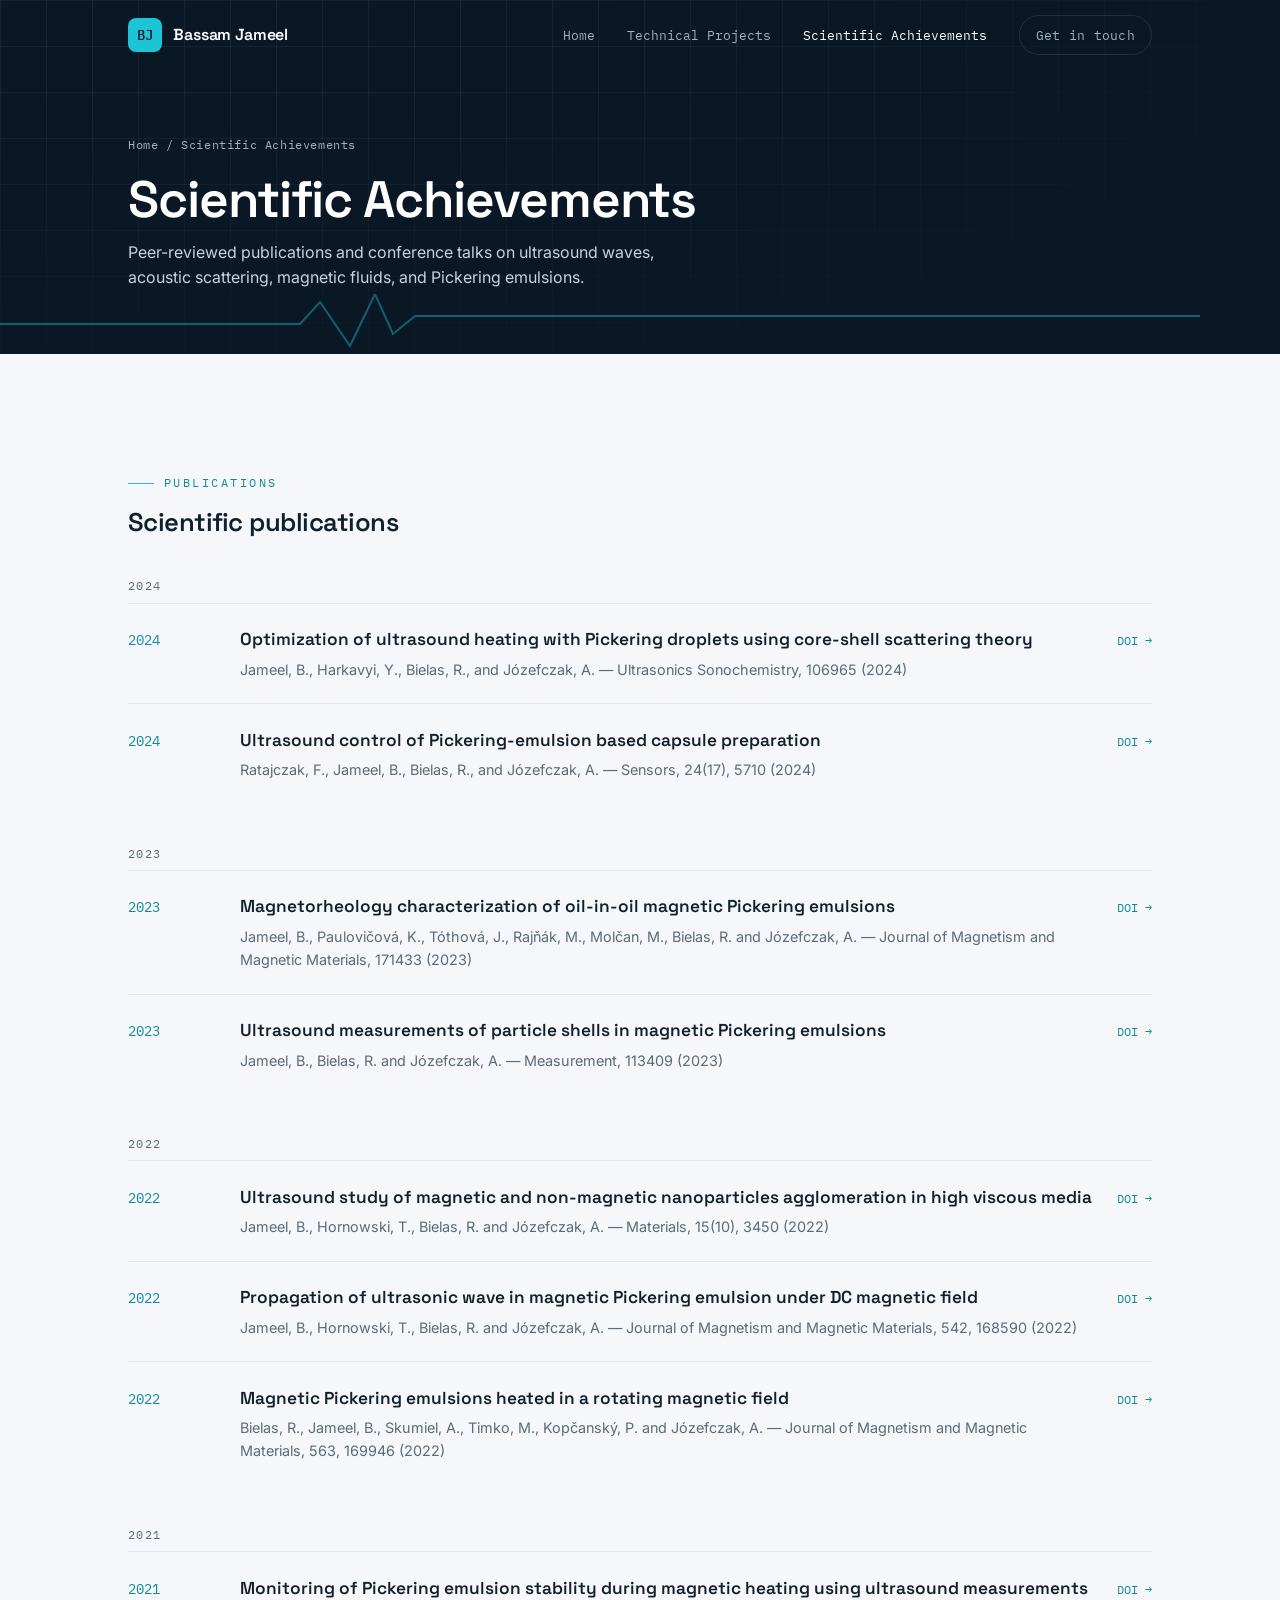
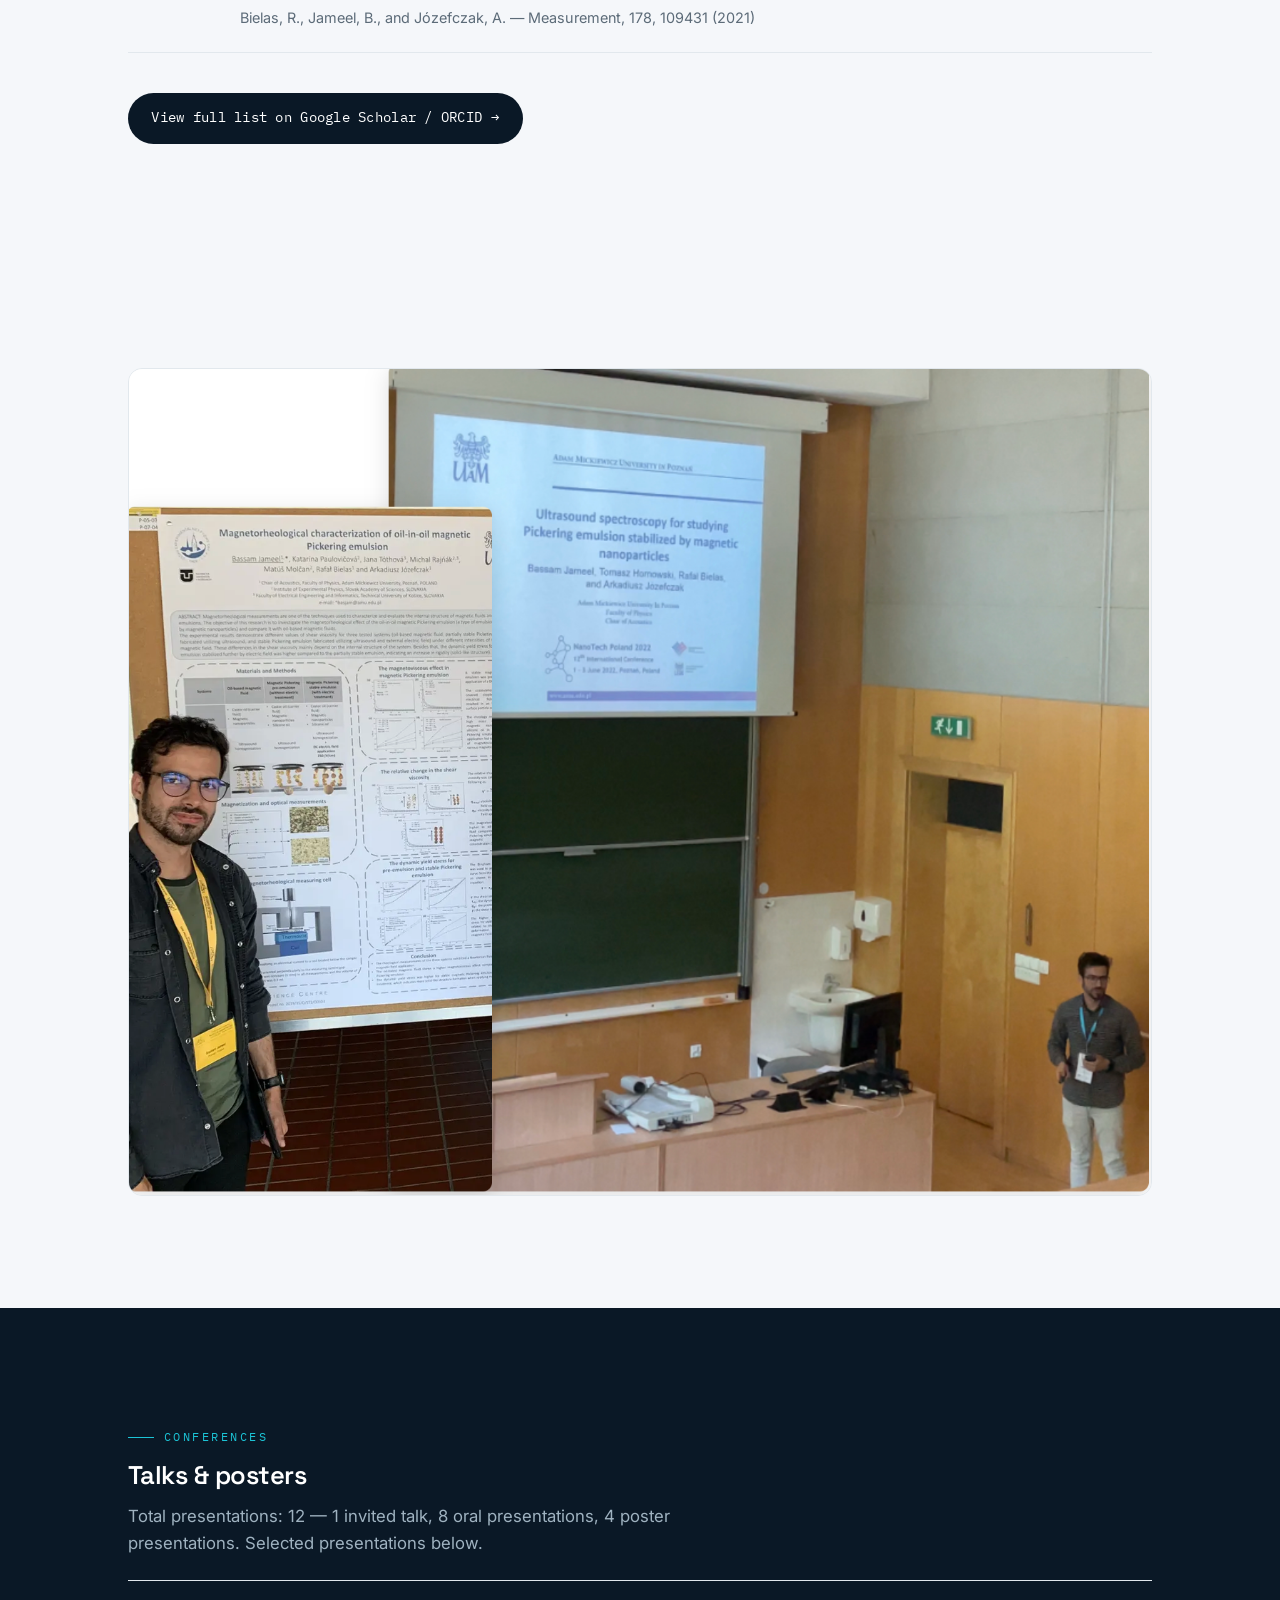
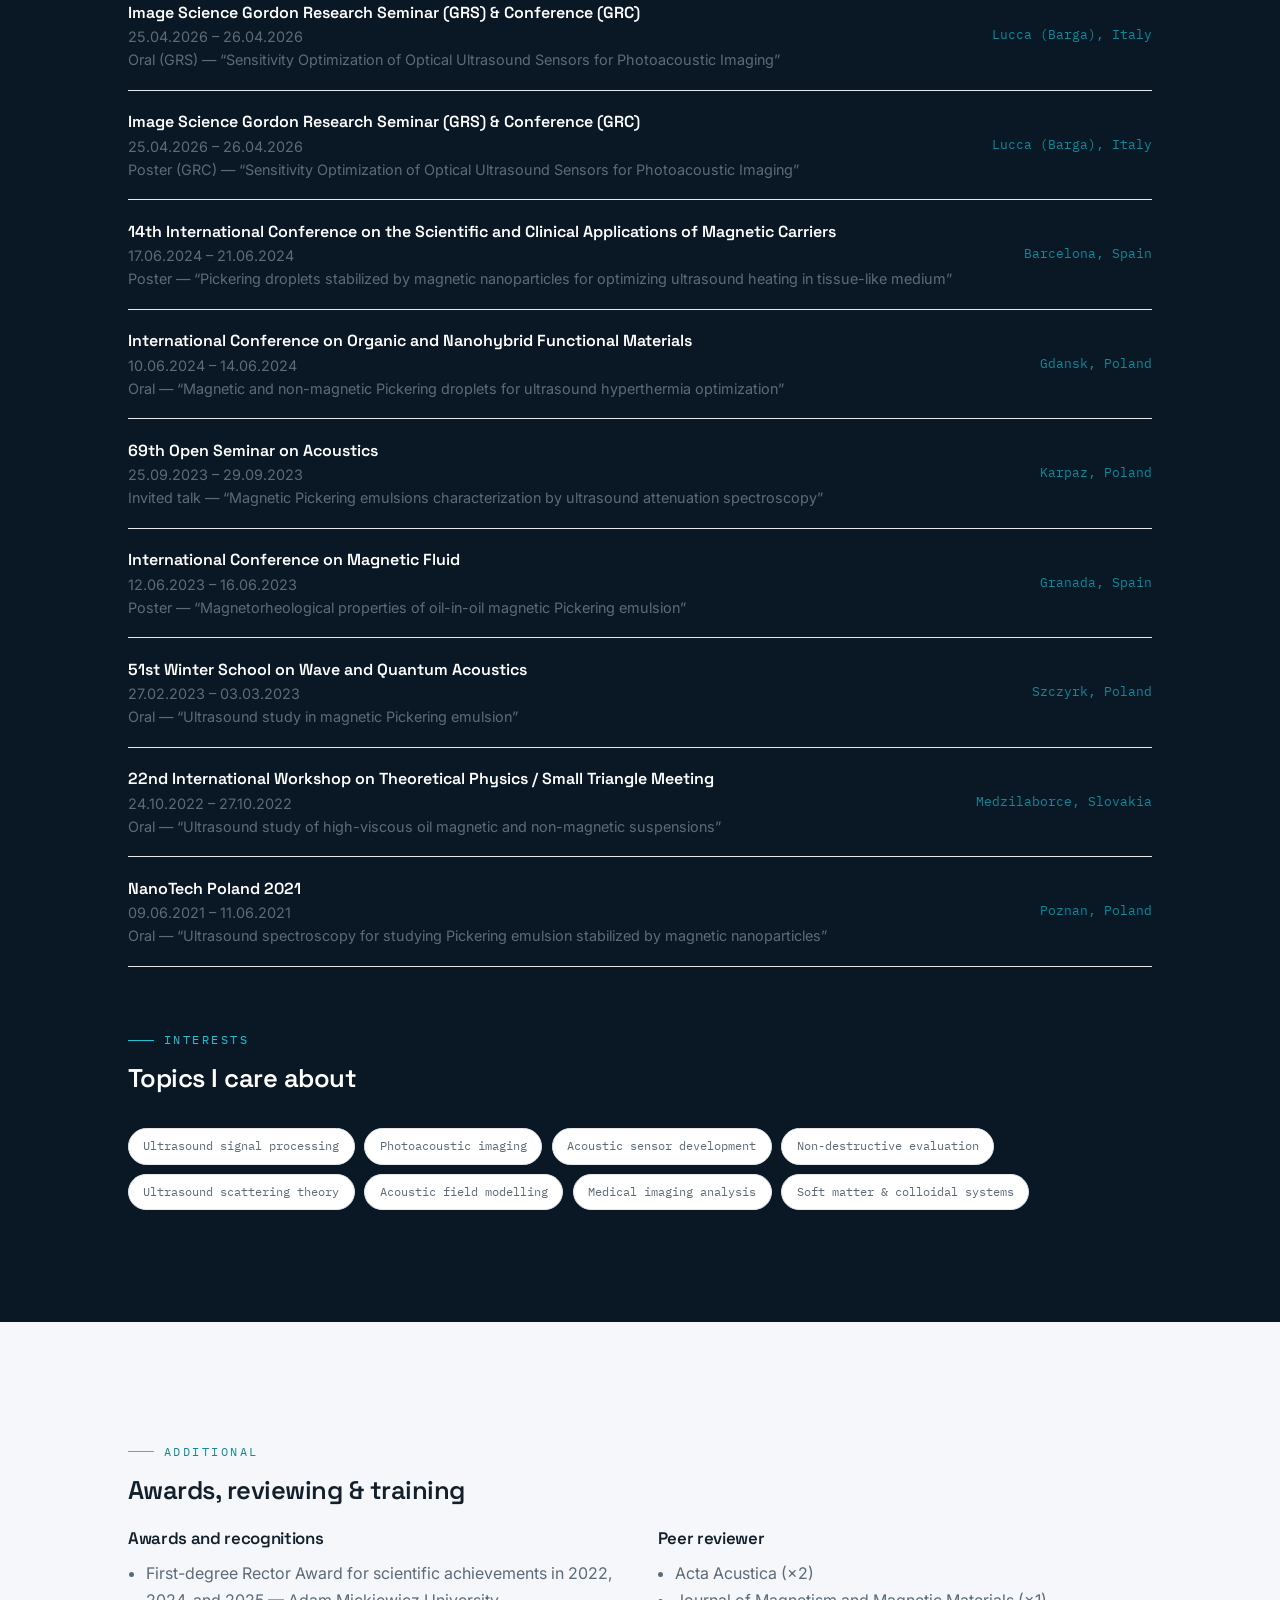
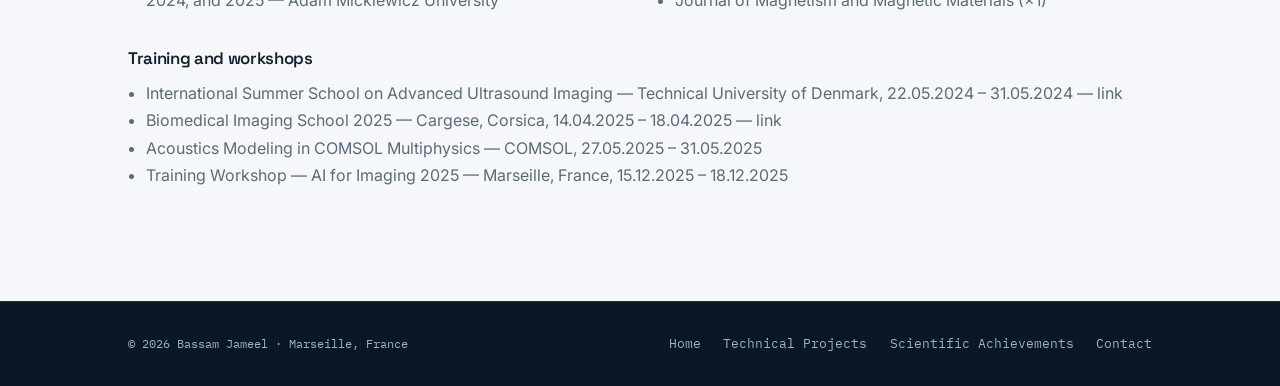
==== commit 8b7d128b: "achievements update" ====
--- a/files/achievements.html
+++ b/files/achievements.html
@@ -150,7 +150,7 @@
         <div class="meta">25.04.2026 &ndash; 26.04.2026</div>
         <div class="meta">Oral (GRS) &mdash; &ldquo;Sensitivity Optimization of Optical Ultrasound Sensors for Photoacoustic Imaging&rdquo;</div>
       </div>
-      <span class="loc">&mdash;</span>
+      <span class="loc">Lucca (Barga), Italy</span>
     </div>
     <div class="conf">
       <div>
@@ -158,7 +158,7 @@
         <div class="meta">25.04.2026 &ndash; 26.04.2026</div>
         <div class="meta">Poster (GRC) &mdash; &ldquo;Sensitivity Optimization of Optical Ultrasound Sensors for Photoacoustic Imaging&rdquo;</div>
       </div>
-      <span class="loc">&mdash;</span>
+      <span class="loc">Lucca (Barga), Italy</span>
     </div>
     <div class="conf">
       <div>
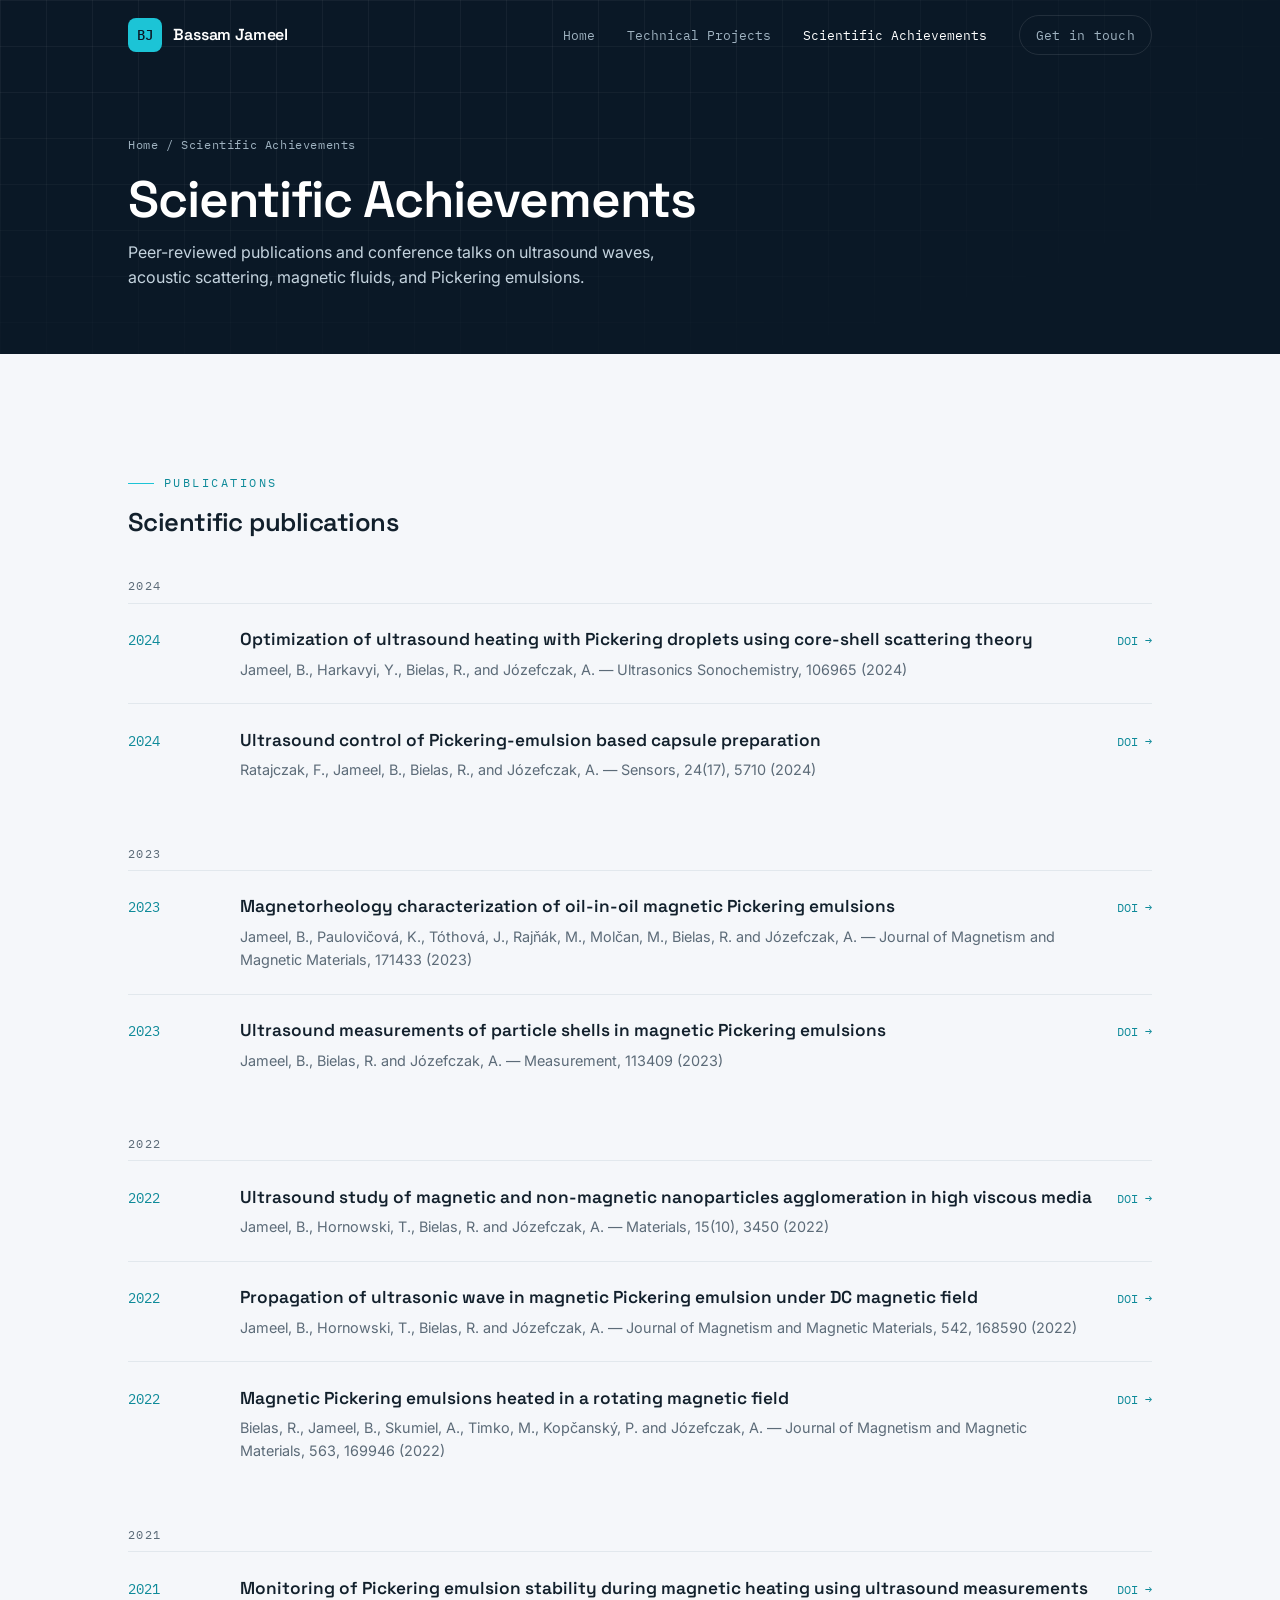
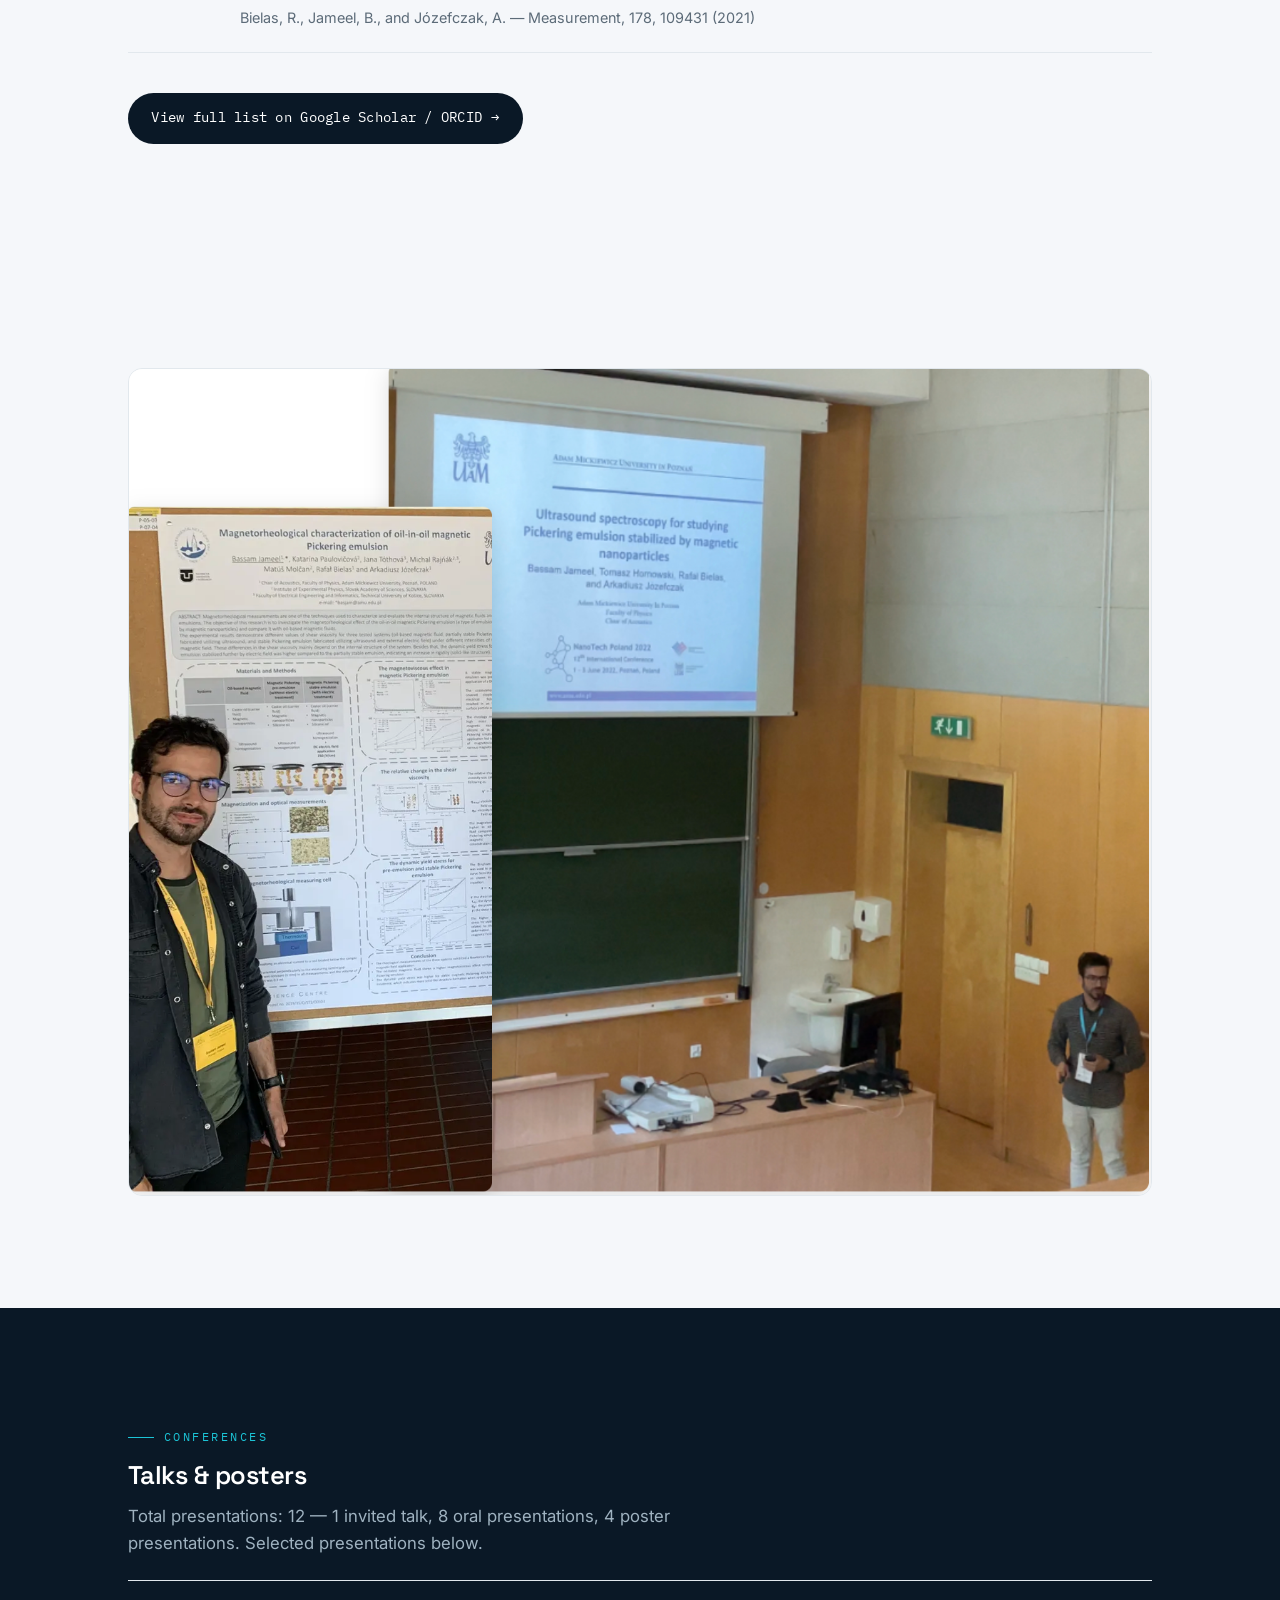
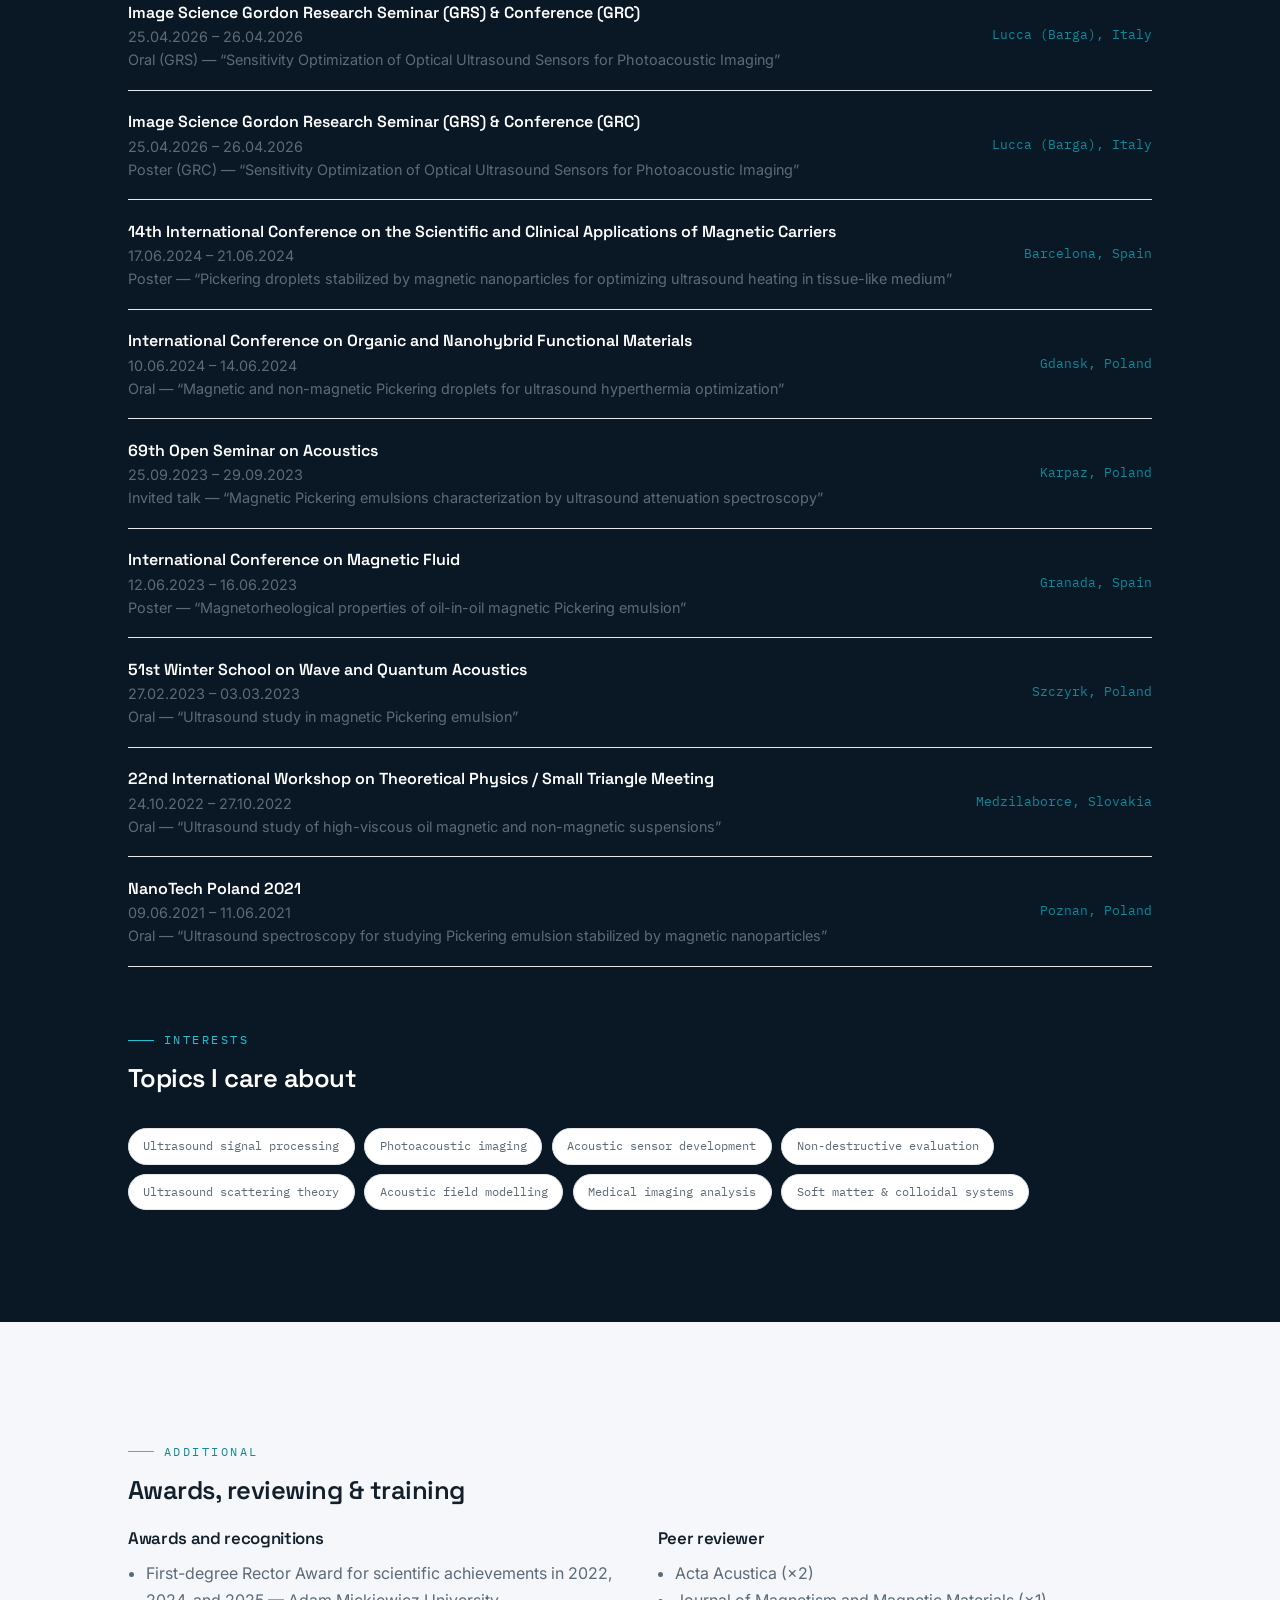
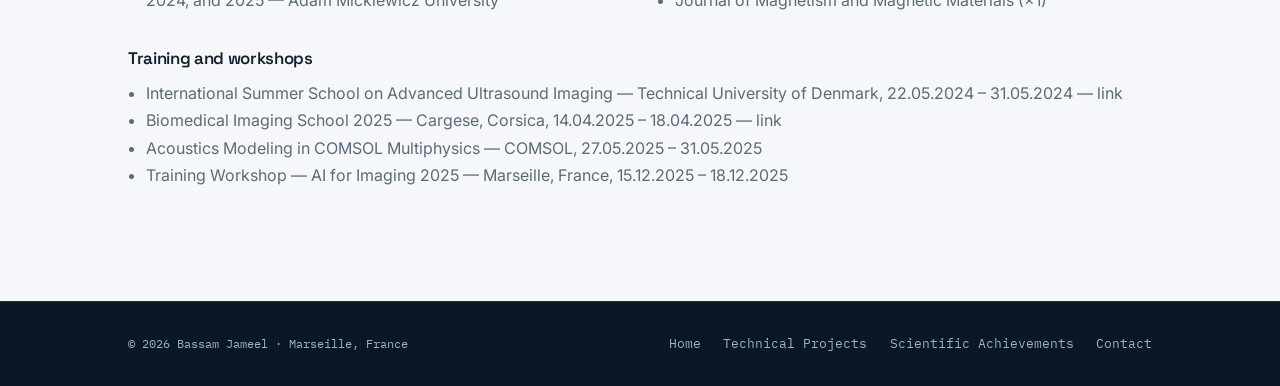
==== commit a26007c8: "style update" ====
--- a/files/achievements.html
+++ b/files/achievements.html
@@ -35,7 +35,7 @@
     <h1>Scientific Achievements</h1>
     <p>Peer-reviewed publications and conference talks on ultrasound waves, acoustic scattering, magnetic fluids, and Pickering emulsions.</p>
   </div>
-  <svg class="wline" viewBox="0 0 1200 60" preserveAspectRatio="none" aria-hidden="true"><path d="M0 30 H300 l20-22 30 44 25-52 18 40 22-18 H1200" fill="none" stroke="#1CC4D6" stroke-width="2" opacity=".6"/></svg>
+  <!-- <svg class="wline" viewBox="0 0 1200 60" preserveAspectRatio="none" aria-hidden="true"><path d="M0 30 H300 l20-22 30 44 25-52 18 40 22-18 H1200" fill="none" stroke="#1CC4D6" stroke-width="2" opacity=".6"/></svg> -->
 </section>
 
 <!-- ==================== PUBLICATIONS ==================== -->
--- a/files/styles.css
+++ b/files/styles.css
@@ -208,13 +208,19 @@
 .group-label:first-child{margin-top:0}
 
 /* ---- 11. PROJECTS ---- */
-.proj-grid{display:grid;grid-template-columns:repeat(2,1fr);gap:1.4rem}
-.proj{background:var(--paper-2);border:1px solid var(--line);border-radius:var(--radius);padding:1.8rem;transition:transform .2s ease,border-color .2s ease,box-shadow .2s ease}
+.proj-grid{display:grid;grid-template-columns:1fr;gap:1.4rem}
+.proj{background:var(--paper-2);border:1px solid var(--line);border-radius:var(--radius);padding:1.8rem;transition:transform .2s ease,border-color .2s ease,box-shadow .2s ease;display:flex;align-items:center;gap:2rem}
 .proj:hover{transform:translateY(-4px);border-color:var(--cyan);box-shadow:0 18px 40px rgba(10,24,38,.08)}
+.proj-body{flex:1;min-width:0}
 .proj .k{font-family:var(--font-mono);font-size:.74rem;color:var(--cyan-deep);letter-spacing:.05em}
 .proj h3{font-size:1.15rem;margin:.6rem 0 .55rem}
 .proj p{color:var(--muted);font-size:.93rem}
-@media(max-width:720px){.proj-grid{grid-template-columns:1fr}}
+.proj .more{font-family:var(--font-mono);font-size:.8rem;color:var(--cyan-deep);display:inline-flex;gap:.4rem;align-items:center;margin-top:.9rem}
+.proj .more .arrow{transition:transform .18s ease}
+.proj:hover .more .arrow{transform:translateX(3px)}
+.proj-img{width:240px;flex-shrink:0;border-radius:calc(var(--radius) - 4px);overflow:hidden}
+.proj-img img{display:block;width:100%;height:auto}
+@media(max-width:720px){.proj{flex-direction:column;align-items:stretch}.proj-img{width:100%}}
 
 /* ---- 12. CONFERENCES ---- */
 .conf{display:grid;grid-template-columns:1fr auto;gap:1rem;padding:1.15rem 0;border-top:1px solid var(--line);align-items:center}
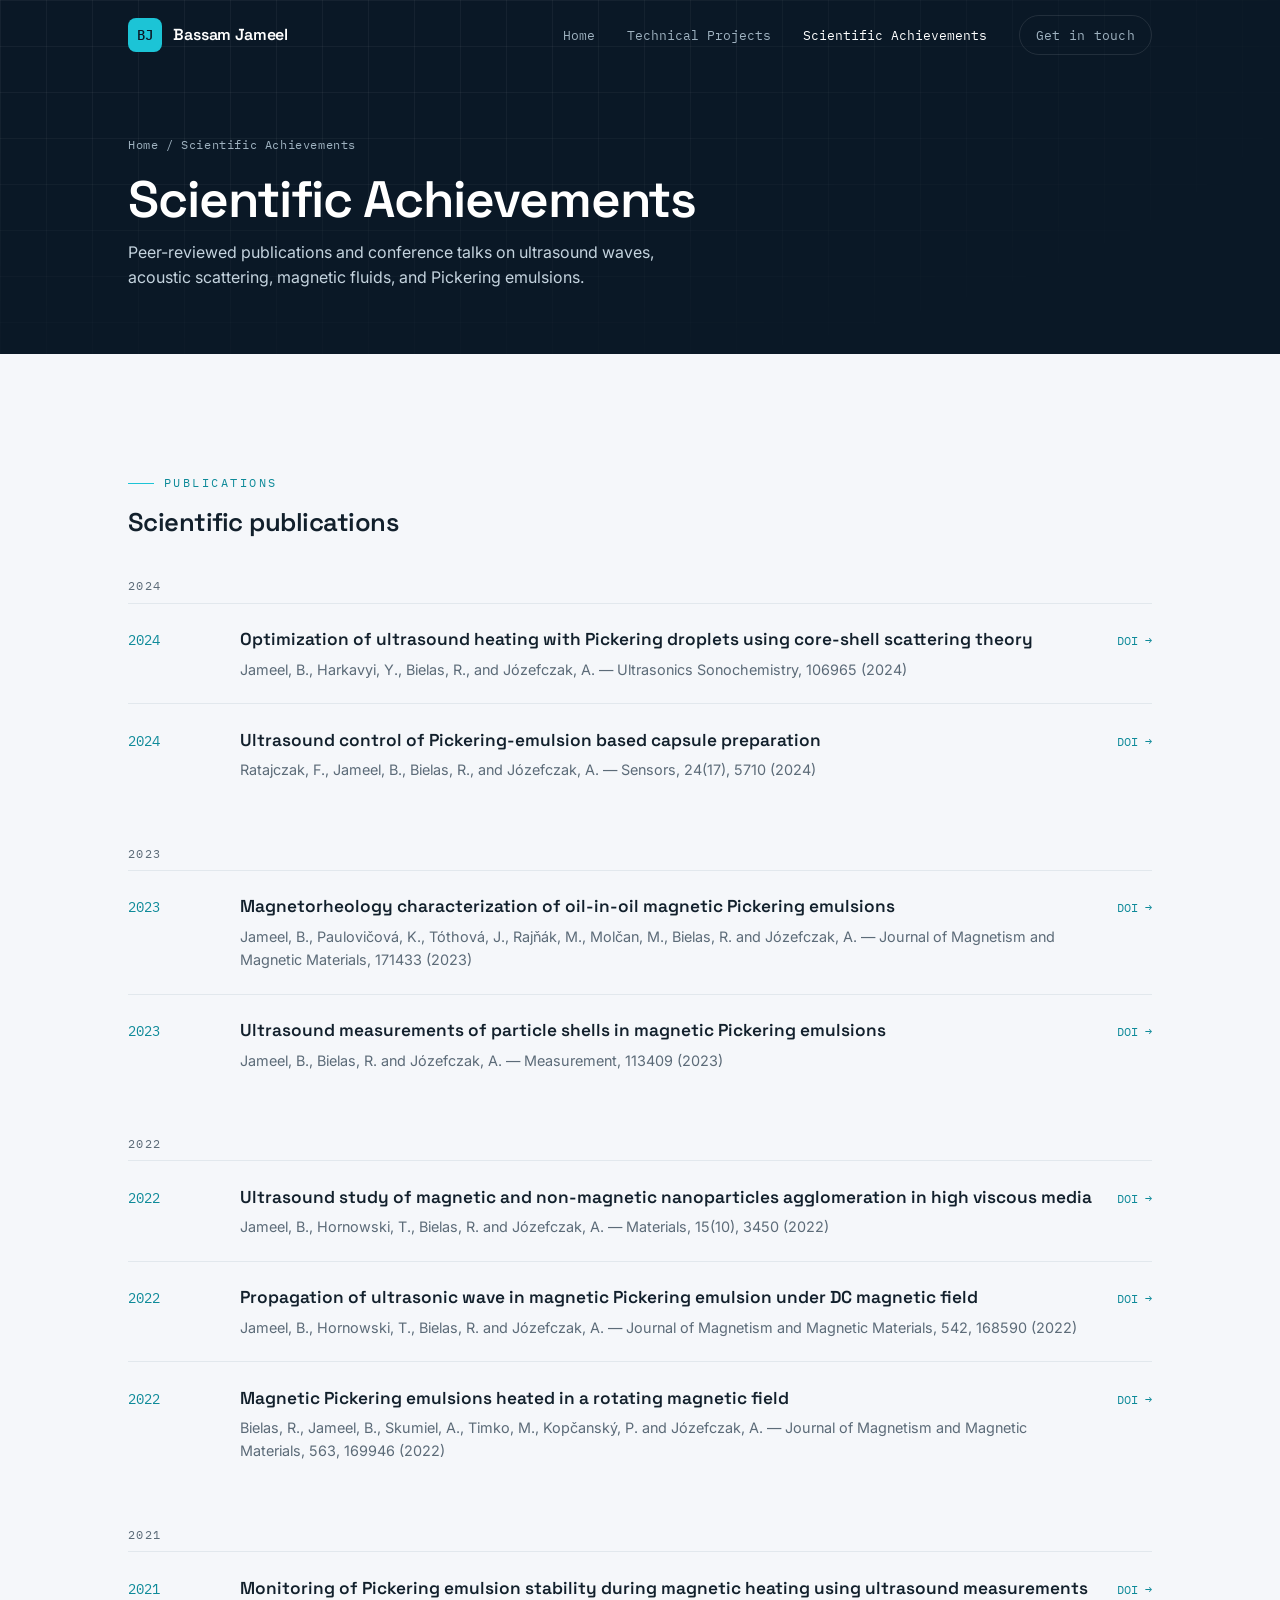
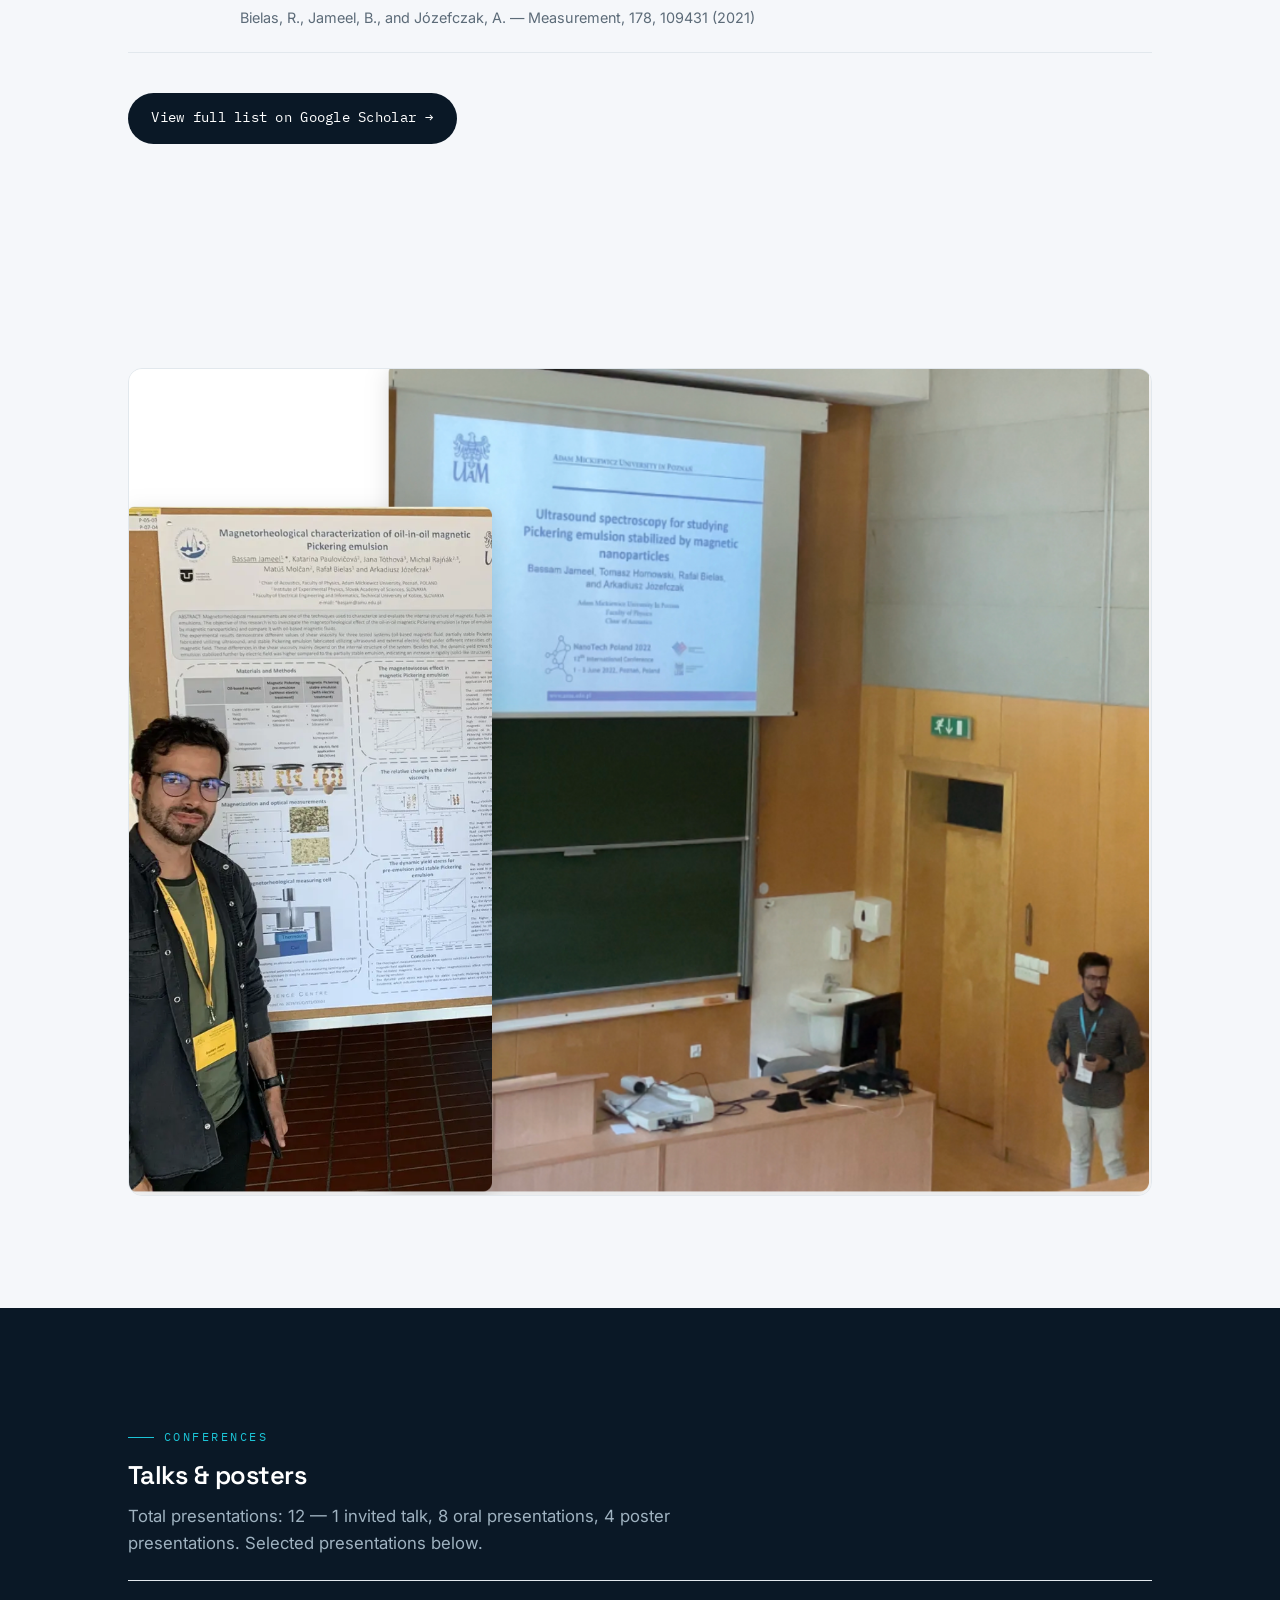
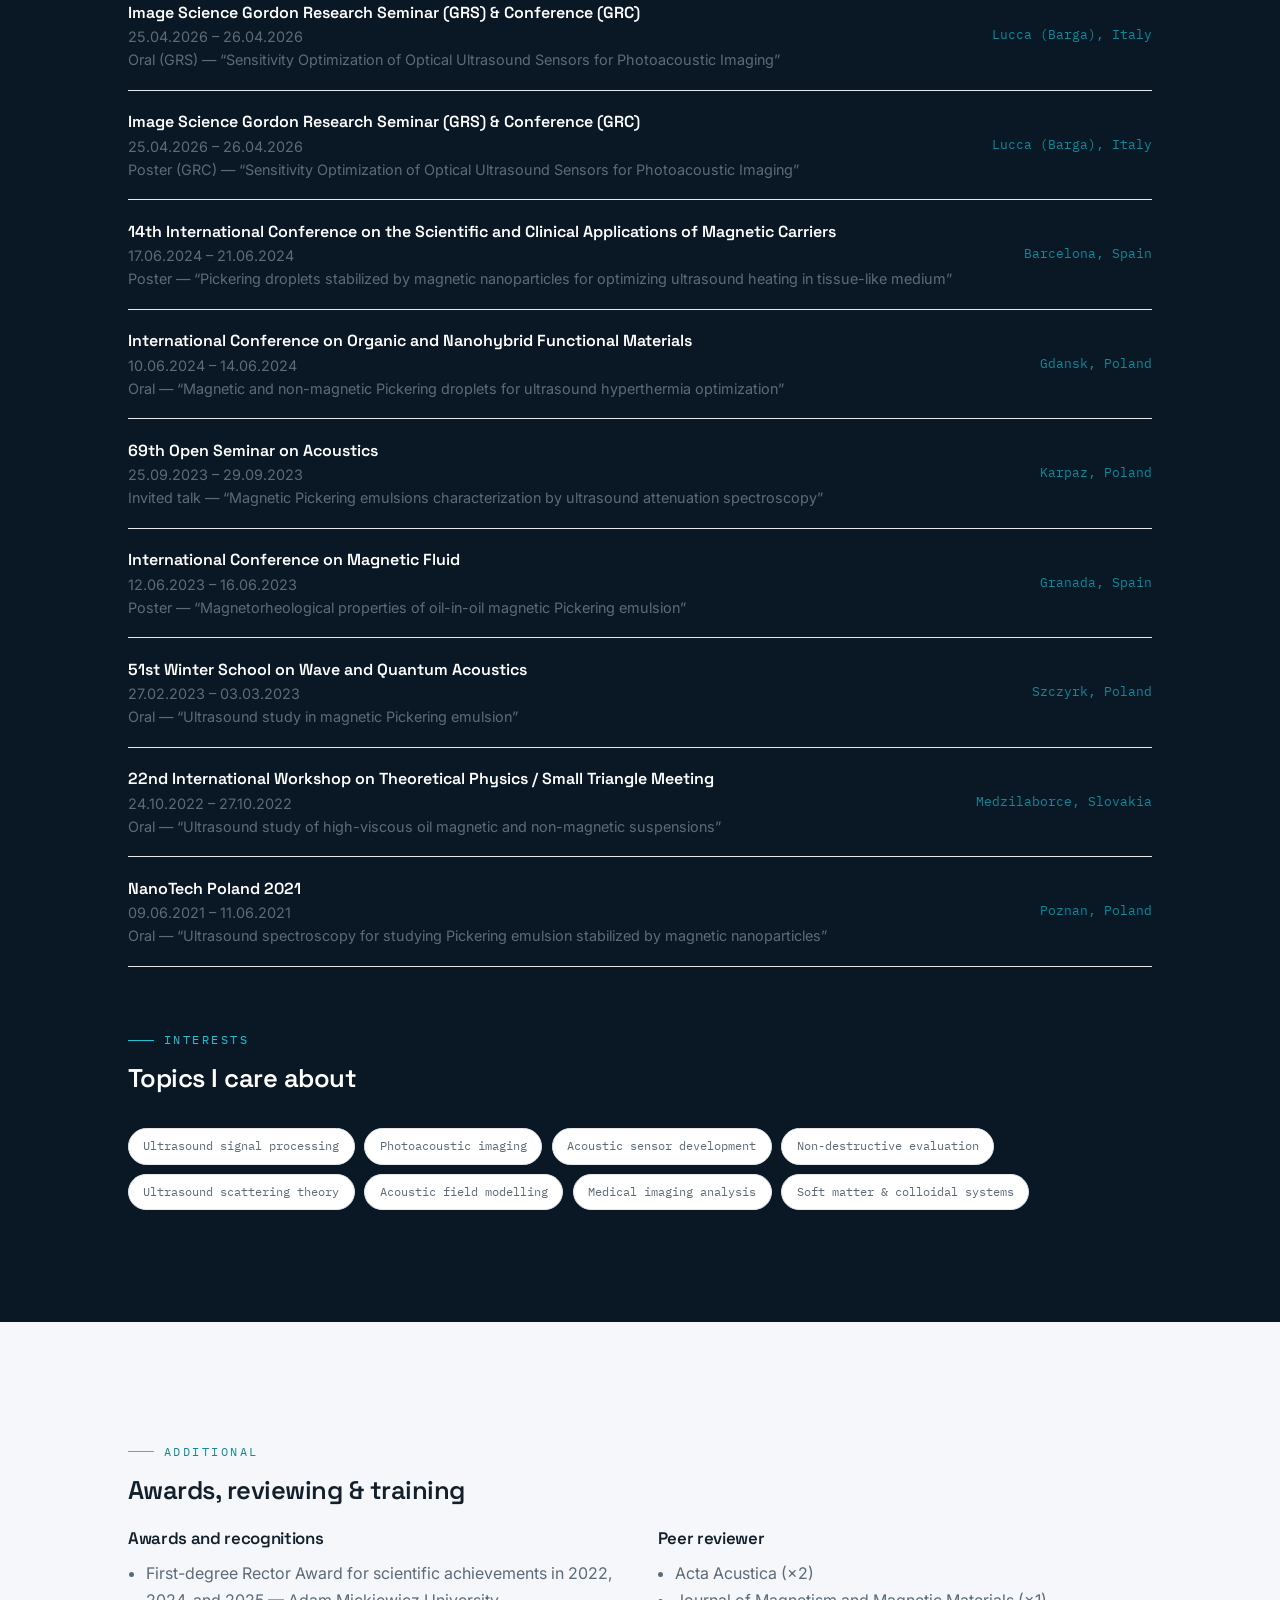
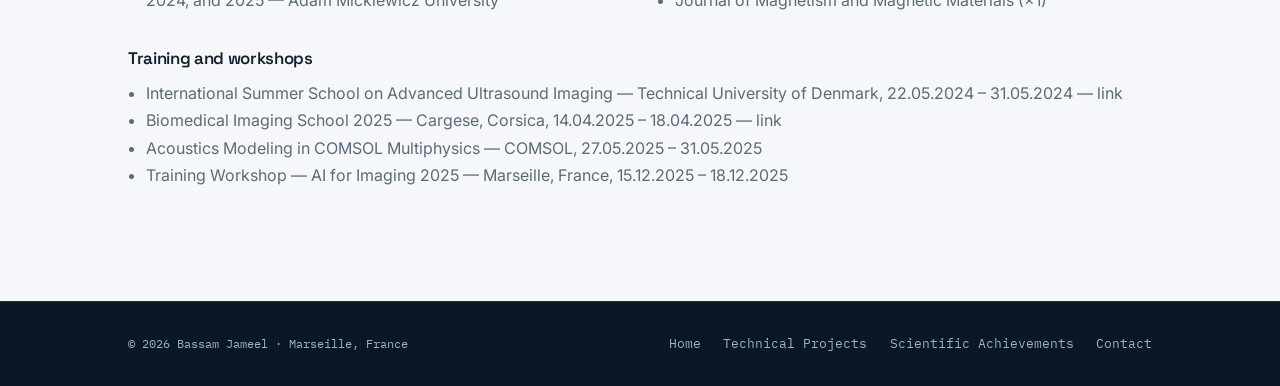
==== commit 31f513ba: "update the photo of the website" ====
--- a/files/achievements.html
+++ b/files/achievements.html
@@ -121,7 +121,7 @@
   </div>
 
   <div class="wrap reveal" style="margin-top:2.5rem">
-    <a class="btn btn-dark" href="#">View full list on Google Scholar / ORCID <span class="arrow">&rarr;</span></a>
+    <a class="btn btn-dark" href="https://scholar.google.com/citations?view_op=list_works&hl=en&hl=en&user=Ug_-GUYAAAAJ">View full list on Google Scholar <span class="arrow">&rarr;</span></a>
   </div>
 </section>
 
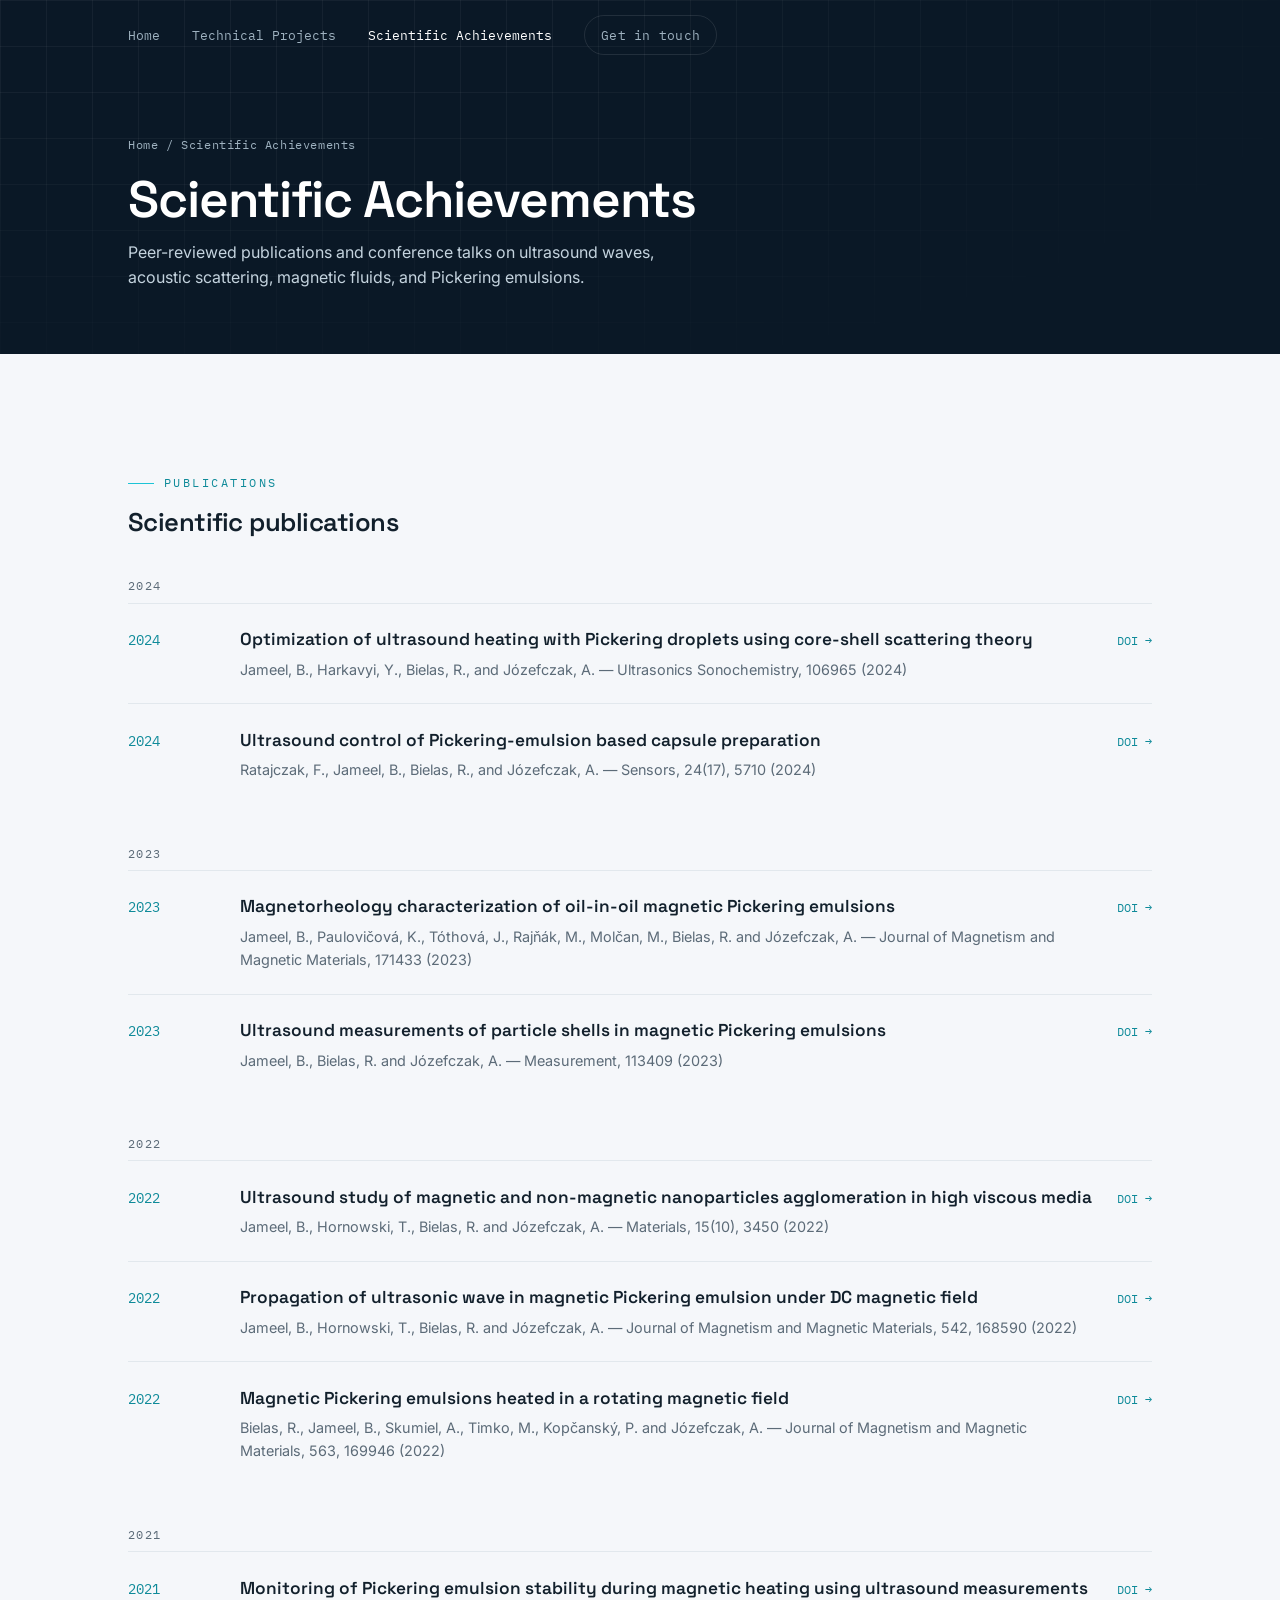
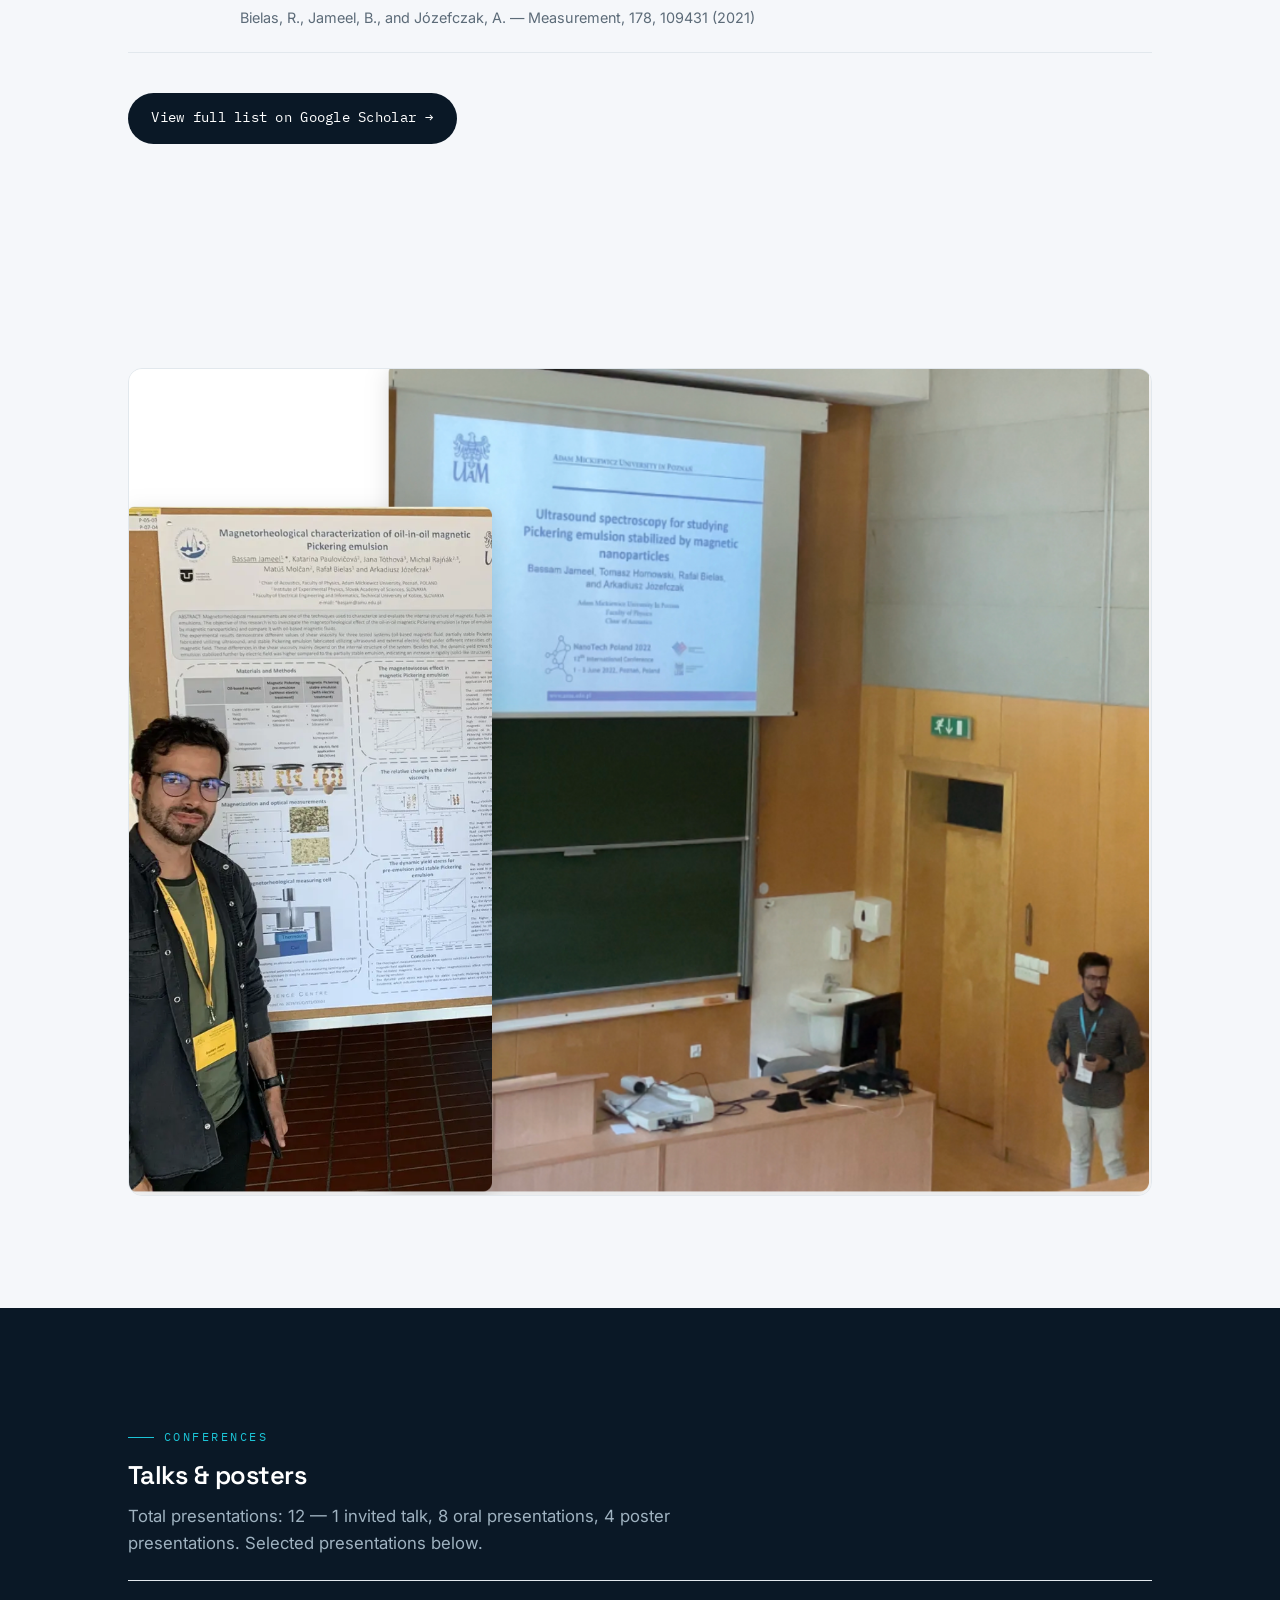
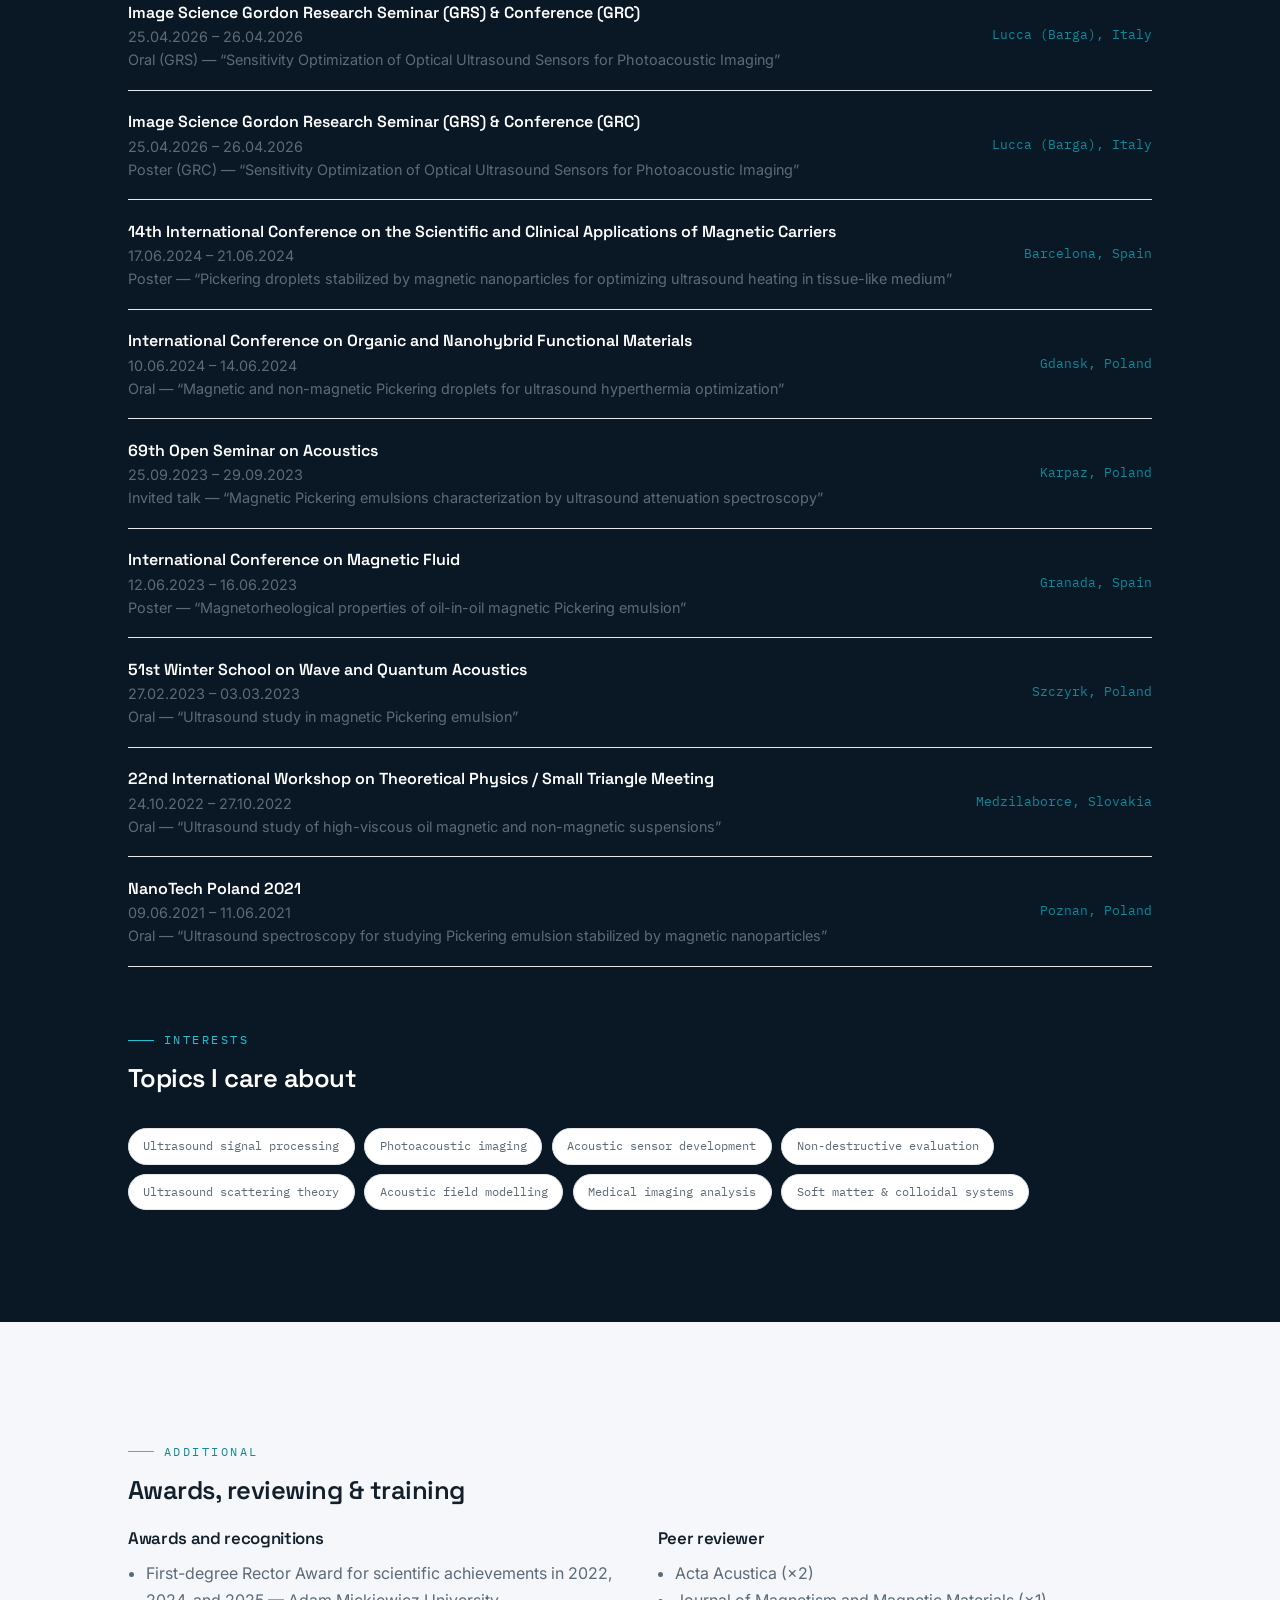
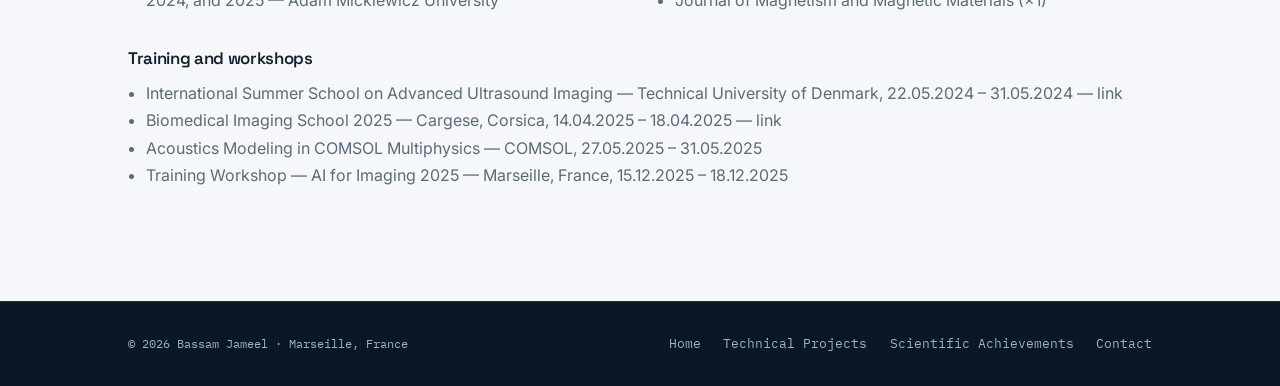
==== commit 00e32af5: "edit the text" ====
--- a/files/achievements.html
+++ b/files/achievements.html
@@ -14,9 +14,9 @@
 
 <header id="header">
   <div class="wrap bar">
-    <a class="brand" href="index.html" aria-label="Bassam Jameel — home">
+    <!-- <a class="brand" href="index.html" aria-label="Bassam Jameel — home">
       <span class="mark">BJ</span><span class="name">Bassam Jameel</span>
-    </a>
+    </a> -->
     <button class="menu-btn" id="menuBtn" aria-label="Toggle menu" aria-expanded="false">
       <svg width="24" height="24" viewBox="0 0 24 24" fill="none" stroke="currentColor" stroke-width="2"><line x1="3" y1="6" x2="21" y2="6"/><line x1="3" y1="12" x2="21" y2="12"/><line x1="3" y1="18" x2="21" y2="18"/></svg>
     </button>
